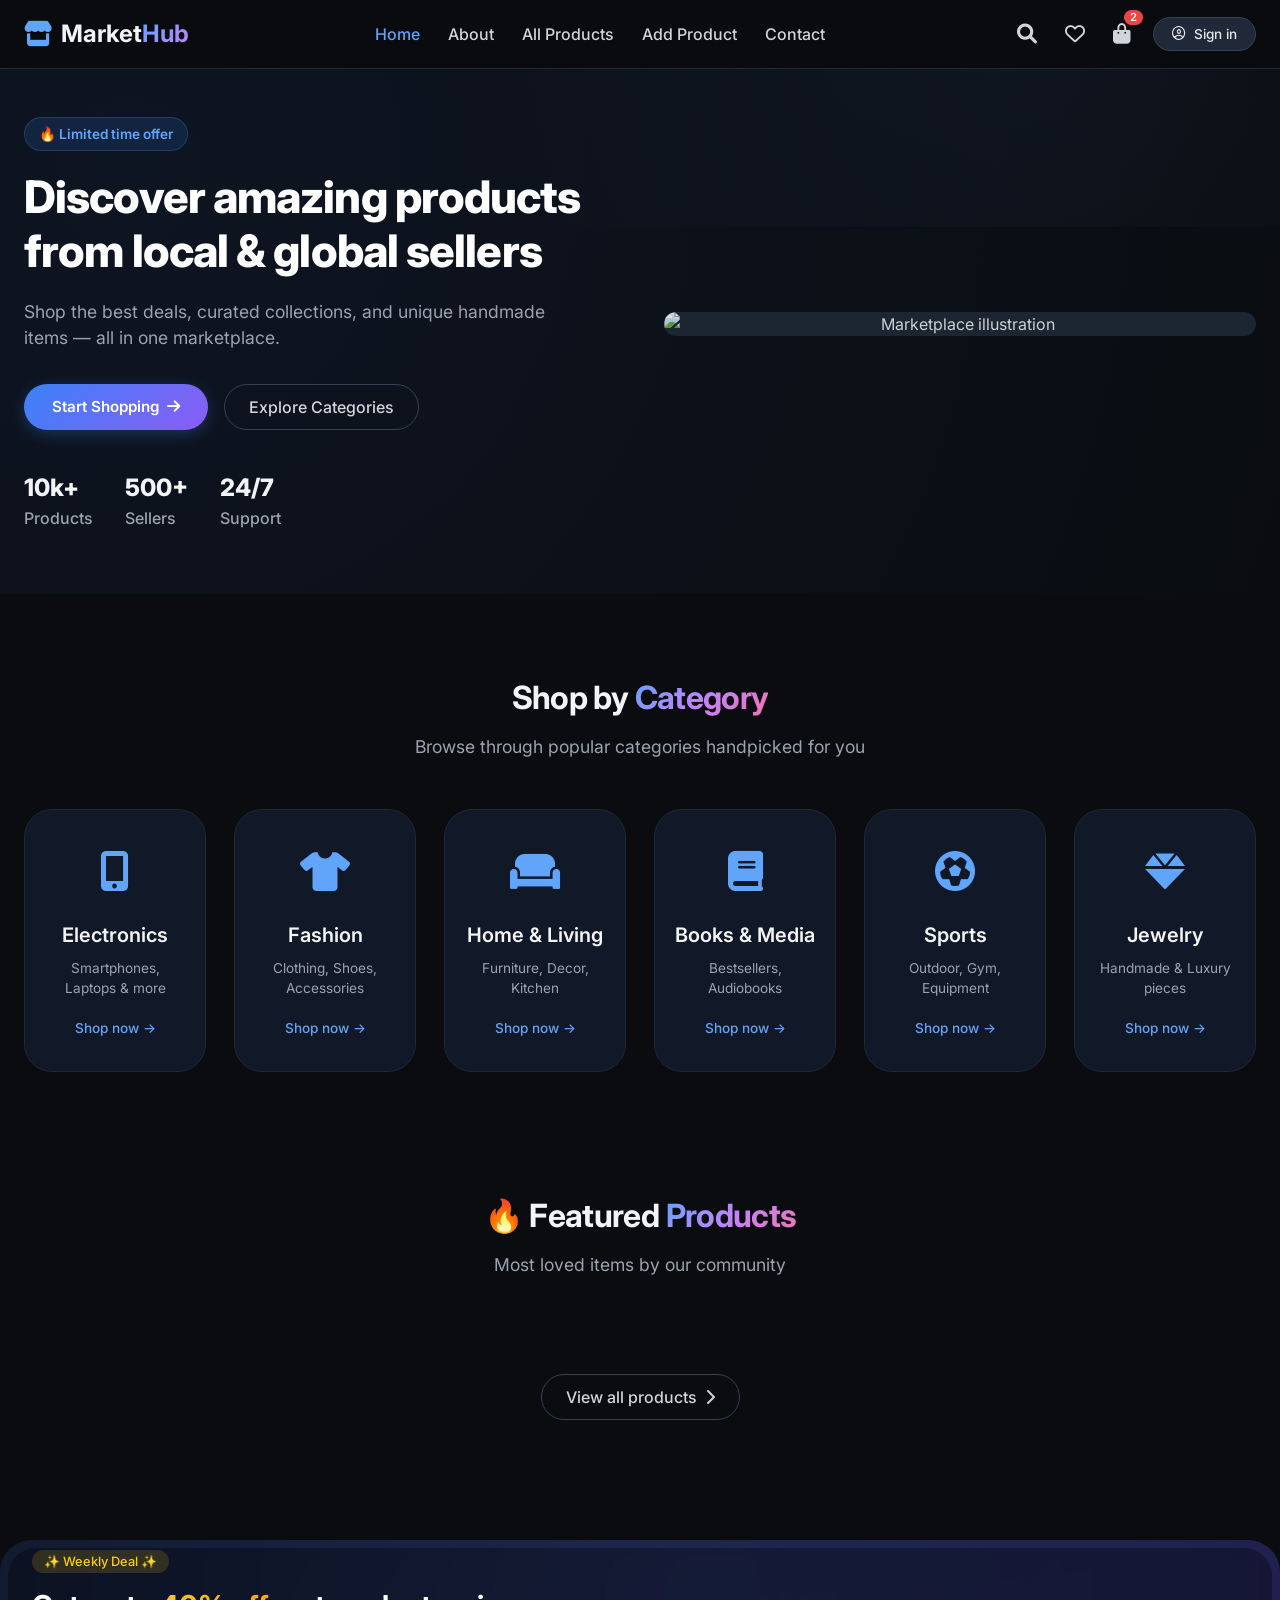
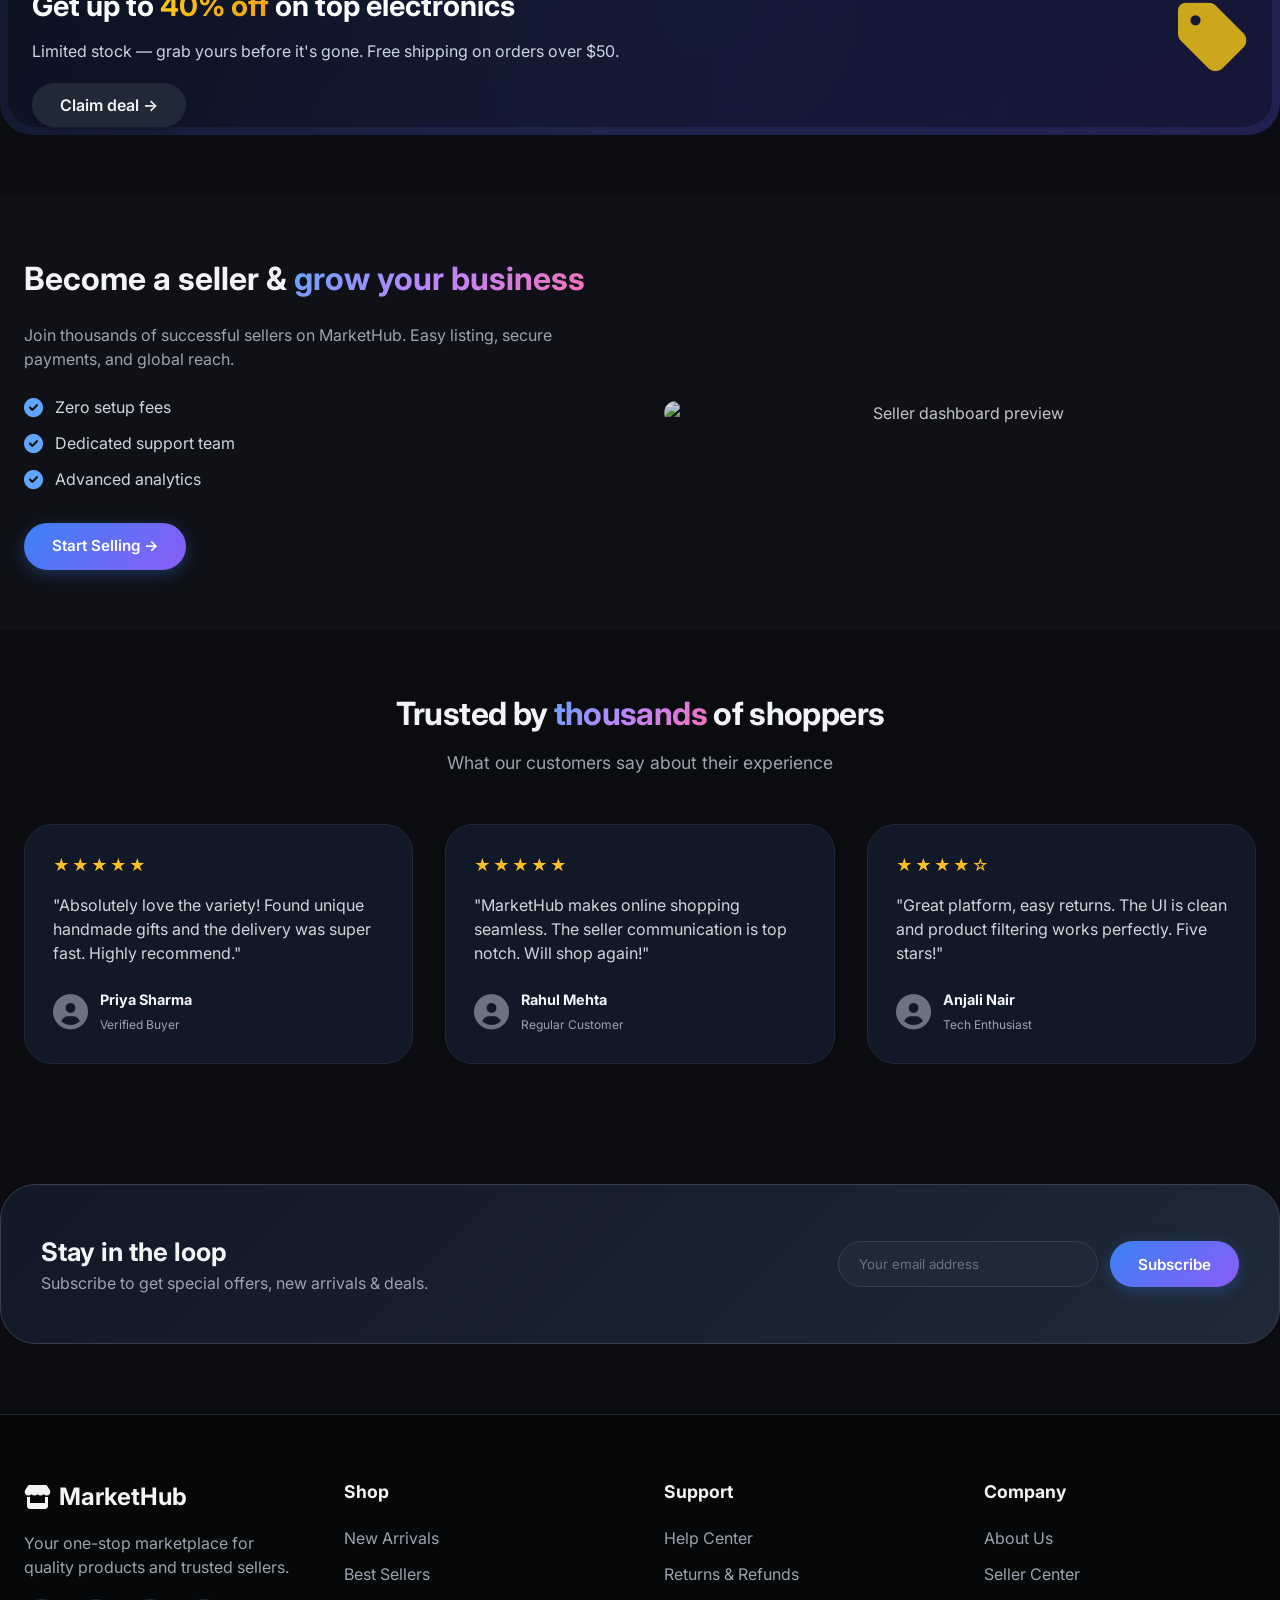
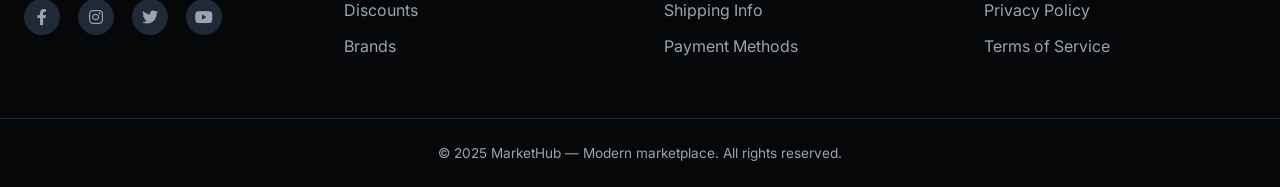
==== index.html @ 9a9d708c "continus" ====
<!DOCTYPE html>
<html lang="en">
<head>
  <meta charset="UTF-8">
  <meta name="viewport" content="width=device-width, initial-scale=1.0, viewport-fit=cover">
  <title>MarketHub | Modern Marketplace</title>
  <!-- Google Fonts + simple reset in CSS -->
  <link rel="preconnect" href="https://fonts.googleapis.com">
  <link rel="preconnect" href="https://fonts.gstatic.com" crossorigin>
  <link href="https://fonts.googleapis.com/css2?family=Inter:opsz,wght@14..32,300;14..32,400;14..32,500;14..32,600;14..32,700&display=swap" rel="stylesheet">
  <!-- Font Awesome 6 (free icons) -->
  <link rel="stylesheet" href="https://cdnjs.cloudflare.com/ajax/libs/font-awesome/6.0.0-beta3/css/all.min.css">
  <link rel="stylesheet" href="style.css">
</head>
<body>

  <!-- ========== HEADER / NAVIGATION ========== -->
  <header class="site-header">
    <div class="container header-container">
      <div class="logo-area">
        <a href="#" class="logo">
          <i class="fas fa-store"></i>
          <span>Market<span class="logo-highlight">Hub</span></span>
        </a>
      </div>
      <nav class="main-nav">
        <ul class="nav-links">
          <li><a href="#" class="active">Home</a></li>
          <li><a href="./about.html">About</a></li>
          <li><a href="#">All Products</a></li>
          <li><a href="#">Add Product</a></li>
          <li><a href="#">Contact</a></li>
        </ul>
      </nav>
      <div class="header-actions">
        <button class="icon-btn search-toggle" aria-label="Search">
          <i class="fas fa-search"></i>
        </button>
        <button class="icon-btn" aria-label="Wishlist">
          <i class="far fa-heart"></i>
        </button>
        <button class="icon-btn cart-btn" aria-label="Cart">
          <i class="fas fa-shopping-bag"></i>
          <span class="cart-count">2</span>
        </button>
        <button class="btn-outline-sm user-btn">
          <i class="far fa-user-circle"></i> Sign in
        </button>
        <button class="mobile-menu-toggle" id="mobileToggle" aria-label="Menu">
          <i class="fas fa-bars"></i>
        </button>
      </div>
    </div>
    <!-- mobile navigation (hidden by default) -->
    <div class="mobile-nav" id="mobileNav">
      <ul class="mobile-nav-links">
        <li><a href="#" class="active">Home</a></li>
        <li><a href="#">About</a></li>
        <li><a href="#">Categories</a></li>
        <li><a href="#">Deals</a></li>
        <li><a href="#">Contact</a></li>
        <li><a href="#"><i class="far fa-user-circle"></i> My Account</a></li>
      </ul>
    </div>
  </header>

  <main>
    <!-- ========== HERO SECTION ========== -->
    <section class="hero">
      <div class="container hero-grid">
        <div class="hero-content">
          <span class="hero-badge">🔥 Limited time offer</span>
          <h1>Discover amazing products <br> from local & global sellers</h1>
          <p>Shop the best deals, curated collections, and unique handmade items — all in one marketplace.</p>
          <div class="hero-buttons">
            <a href="#" class="btn-primary">Start Shopping <i class="fas fa-arrow-right"></i></a>
            <a href="#" class="btn-outline">Explore Categories</a>
          </div>
          <div class="hero-stats">
            <div><span>10k+</span> Products</div>
            <div><span>500+</span> Sellers</div>
            <div><span>24/7</span> Support</div>
          </div>
        </div>
        <div class="hero-image">
          <img src="https://placehold.co/600x500/eef2ff/3b82f6?text=Marketplace+Vibes" alt="Marketplace illustration">
        </div>
      </div>
    </section>

    <!-- ========== CATEGORIES SECTION ========== -->
    <section class="categories">
      <div class="container">
        <div class="section-header">
          <h2>Shop by <span class="gradient-text">Category</span></h2>
          <p>Browse through popular categories handpicked for you</p>
        </div>
        <div class="category-grid">
          <div class="category-card">
            <div class="category-icon"><i class="fas fa-mobile-alt"></i></div>
            <h3>Electronics</h3>
            <p>Smartphones, Laptops & more</p>
            <a href="#" class="category-link">Shop now →</a>
          </div>
          <div class="category-card">
            <div class="category-icon"><i class="fas fa-tshirt"></i></div>
            <h3>Fashion</h3>
            <p>Clothing, Shoes, Accessories</p>
            <a href="#" class="category-link">Shop now →</a>
          </div>
          <div class="category-card">
            <div class="category-icon"><i class="fas fa-couch"></i></div>
            <h3>Home & Living</h3>
            <p>Furniture, Decor, Kitchen</p>
            <a href="#" class="category-link">Shop now →</a>
          </div>
          <div class="category-card">
            <div class="category-icon"><i class="fas fa-book"></i></div>
            <h3>Books & Media</h3>
            <p>Bestsellers, Audiobooks</p>
            <a href="#" class="category-link">Shop now →</a>
          </div>
          <div class="category-card">
            <div class="category-icon"><i class="fas fa-futbol"></i></div>
            <h3>Sports</h3>
            <p>Outdoor, Gym, Equipment</p>
            <a href="#" class="category-link">Shop now →</a>
          </div>
          <div class="category-card">
            <div class="category-icon"><i class="fas fa-gem"></i></div>
            <h3>Jewelry</h3>
            <p>Handmade & Luxury pieces</p>
            <a href="#" class="category-link">Shop now →</a>
          </div>
        </div>
      </div>
    </section>

    <!-- ========== FEATURED PRODUCTS ========== -->
    <section class="featured">
      <div class="container">
        <div class="section-header">
          <h2>🔥 Featured <span class="gradient-text">Products</span></h2>
          <p>Most loved items by our community</p>
        </div>
        <div class="products-grid" id="productsGrid">
          <!-- products injected via JS for demo, but also static fallback -->
        </div>
        <div class="view-all-wrap">
          <a href="#" class="btn-outline">View all products <i class="fas fa-chevron-right"></i></a>
        </div>
      </div>
    </section>

    <!-- ========== PROMO BANNER ========== -->
    <section class="promo-banner">
      <div class="container promo-container">
        <div class="promo-text">
          <span class="promo-tag">✨ Weekly Deal ✨</span>
          <h3>Get up to <span class="highlight">40% off</span> on top electronics</h3>
          <p>Limited stock — grab yours before it's gone. Free shipping on orders over $50.</p>
          <a href="#" class="btn-light">Claim deal →</a>
        </div>
        <div class="promo-icon">
          <i class="fas fa-tag"></i>
        </div>
      </div>
    </section>

    <!-- ========== SELLER SPOTLIGHT / WHY US ========== -->
    <section class="seller-spotlight">
      <div class="container spotlight-grid">
        <div class="spotlight-content">
          <h2>Become a seller & <span class="gradient-text">grow your business</span></h2>
          <p>Join thousands of successful sellers on MarketHub. Easy listing, secure payments, and global reach.</p>
          <ul class="check-list">
            <li><i class="fas fa-check-circle"></i> Zero setup fees</li>
            <li><i class="fas fa-check-circle"></i> Dedicated support team</li>
            <li><i class="fas fa-check-circle"></i> Advanced analytics</li>
          </ul>
          <a href="#" class="btn-primary">Start Selling →</a>
        </div>
        <div class="spotlight-image">
          <img src="https://placehold.co/500x400/f3f4f6/1e293b?text=Seller+Dashboard" alt="Seller dashboard preview">
        </div>
      </div>
    </section>

    <!-- ========== TESTIMONIALS ========== -->
    <section class="testimonials">
      <div class="container">
        <div class="section-header">
          <h2>Trusted by <span class="gradient-text">thousands</span> of shoppers</h2>
          <p>What our customers say about their experience</p>
        </div>
        <div class="testimonial-grid">
          <div class="testimonial-card">
            <div class="stars">★★★★★</div>
            <p>"Absolutely love the variety! Found unique handmade gifts and the delivery was super fast. Highly recommend."</p>
            <div class="user-info">
              <div class="avatar"><i class="fas fa-user-circle"></i></div>
              <div><strong>Priya Sharma</strong><span>Verified Buyer</span></div>
            </div>
          </div>
          <div class="testimonial-card">
            <div class="stars">★★★★★</div>
            <p>"MarketHub makes online shopping seamless. The seller communication is top notch. Will shop again!"</p>
            <div class="user-info">
              <div class="avatar"><i class="fas fa-user-circle"></i></div>
              <div><strong>Rahul Mehta</strong><span>Regular Customer</span></div>
            </div>
          </div>
          <div class="testimonial-card">
            <div class="stars">★★★★☆</div>
            <p>"Great platform, easy returns. The UI is clean and product filtering works perfectly. Five stars!"</p>
            <div class="user-info">
              <div class="avatar"><i class="fas fa-user-circle"></i></div>
              <div><strong>Anjali Nair</strong><span>Tech Enthusiast</span></div>
            </div>
          </div>
        </div>
      </div>
    </section>

    <!-- ========== NEWSLETTER ========== -->
    <section class="newsletter">
      <div class="container newsletter-box">
        <div>
          <h3>Stay in the loop</h3>
          <p>Subscribe to get special offers, new arrivals & deals.</p>
        </div>
        <form class="newsletter-form" id="newsletterForm">
          <input type="email" placeholder="Your email address" required>
          <button type="submit" class="btn-primary">Subscribe</button>
        </form>
      </div>
    </section>
  </main>

  <!-- ========== FOOTER ========== -->
  <footer class="site-footer">
    <div class="container footer-grid">
      <div class="footer-col">
        <div class="footer-logo">
          <i class="fas fa-store"></i> MarketHub
        </div>
        <p>Your one-stop marketplace for quality products and trusted sellers.</p>
        <div class="social-icons">
          <a href="#"><i class="fab fa-facebook-f"></i></a>
          <a href="#"><i class="fab fa-instagram"></i></a>
          <a href="#"><i class="fab fa-twitter"></i></a>
          <a href="#"><i class="fab fa-youtube"></i></a>
        </div>
      </div>
      <div class="footer-col">
        <h4>Shop</h4>
        <ul>
          <li><a href="#">New Arrivals</a></li>
          <li><a href="#">Best Sellers</a></li>
          <li><a href="#">Discounts</a></li>
          <li><a href="#">Brands</a></li>
        </ul>
      </div>
      <div class="footer-col">
        <h4>Support</h4>
        <ul>
          <li><a href="#">Help Center</a></li>
          <li><a href="#">Returns & Refunds</a></li>
          <li><a href="#">Shipping Info</a></li>
          <li><a href="#">Payment Methods</a></li>
        </ul>
      </div>
      <div class="footer-col">
        <h4>Company</h4>
        <ul>
          <li><a href="#">About Us</a></li>
          <li><a href="#">Seller Center</a></li>
          <li><a href="#">Privacy Policy</a></li>
          <li><a href="#">Terms of Service</a></li>
        </ul>
      </div>
    </div>
    <div class="footer-bottom">
      <div class="container">
        <p>© 2025 MarketHub — Modern marketplace. All rights reserved.</p>
      </div>
    </div>
  </footer>

  <script src="script.js"></script>
</body>
</html>
---- style.css ----
/* ========== RESET & BASE - DARK THEME ========== */
* {
  margin: 0;
  padding: 0;
  box-sizing: border-box;
}

body {
  font-family: 'Inter', sans-serif;
  background-color: #0a0c10;
  color: #e5e7eb;
  line-height: 1.5;
  overflow-x: hidden;
}

.container {
  max-width: 1280px;
  margin: 0 auto;
  padding: 0 24px;
}

a {
  text-decoration: none;
  color: inherit;
  transition: all 0.2s ease;
}

ul {
  list-style: none;
}

img {
  max-width: 100%;
  height: auto;
  display: block;
}

button {
  cursor: pointer;
  font-family: inherit;
  background: none;
  border: none;
}

/* ========== TYPOGRAPHY & UTILITIES ========== */
.gradient-text {
  background: linear-gradient(135deg, #60a5fa, #c084fc, #f472b6);
  -webkit-background-clip: text;
  background-clip: text;
  color: transparent;
}

.section-header {
  text-align: center;
  margin-bottom: 48px;
}

.section-header h2 {
  font-size: 2rem;
  font-weight: 700;
  margin-bottom: 12px;
  letter-spacing: -0.02em;
  color: #f3f4f6;
}

.section-header p {
  color: #9ca3af;
  font-size: 1.1rem;
}

/* ========== BUTTONS ========== */
.btn-primary {
  display: inline-flex;
  align-items: center;
  gap: 8px;
  background: linear-gradient(135deg, #3b82f6, #8b5cf6);
  color: white;
  padding: 12px 28px;
  border-radius: 40px;
  font-weight: 600;
  font-size: 0.95rem;
  transition: all 0.3s;
  box-shadow: 0 4px 15px rgba(59, 130, 246, 0.3);
}

.btn-primary:hover {
  transform: translateY(-2px);
  box-shadow: 0 8px 25px rgba(59, 130, 246, 0.4);
  background: linear-gradient(135deg, #2563eb, #7c3aed);
}

.btn-outline {
  display: inline-flex;
  align-items: center;
  gap: 8px;
  border: 1.5px solid #374151;
  background: transparent;
  padding: 10px 24px;
  border-radius: 40px;
  font-weight: 500;
  transition: all 0.2s;
  color: #d1d5db;
}

.btn-outline:hover {
  border-color: #60a5fa;
  background: rgba(59, 130, 246, 0.1);
  color: #60a5fa;
}

.btn-outline-sm {
  border: 1px solid #374151;
  background: #1f2937;
  padding: 8px 18px;
  border-radius: 40px;
  font-weight: 500;
  font-size: 0.85rem;
  display: inline-flex;
  align-items: center;
  gap: 8px;
  transition: all 0.2s;
  color: #e5e7eb;
}

.btn-outline-sm:hover {
  border-color: #60a5fa;
  color: #60a5fa;
  background: #2d3748;
}

.btn-light {
  display: inline-block;
  background: #1f2937;
  color: #f3f4f6;
  padding: 10px 28px;
  border-radius: 40px;
  font-weight: 600;
  transition: all 0.2s;
  box-shadow: 0 2px 8px rgba(0,0,0,0.2);
}

.btn-light:hover {
  background: #2d3748;
  transform: translateX(4px);
}

/* ========== HEADER ========== */
.site-header {
  background: rgba(10, 12, 16, 0.95);
  backdrop-filter: blur(10px);
  border-bottom: 1px solid #1f2937;
  position: sticky;
  top: 0;
  z-index: 100;
}

.header-container {
  display: flex;
  justify-content: space-between;
  align-items: center;
  padding: 16px 24px;
  gap: 24px;
  flex-wrap: wrap;
}

.logo {
  display: flex;
  align-items: center;
  gap: 8px;
  font-size: 1.5rem;
  font-weight: 700;
  color: #f3f4f6;
}

.logo i {
  color: #60a5fa;
  font-size: 1.6rem;
}

.logo-highlight {
  background: linear-gradient(135deg, #60a5fa, #c084fc);
  -webkit-background-clip: text;
  background-clip: text;
  color: transparent;
}

.nav-links {
  display: flex;
  gap: 28px;
}

.nav-links a {
  font-weight: 500;
  color: #d1d5db;
}

.nav-links a:hover, .nav-links a.active {
  color: #60a5fa;
}

.header-actions {
  display: flex;
  align-items: center;
  gap: 16px;
}

.icon-btn {
  font-size: 1.25rem;
  color: #d1d5db;
  position: relative;
  padding: 6px;
  border-radius: 50%;
  transition: all 0.2s;
}

.icon-btn:hover {
  background: #1f2937;
  color: #60a5fa;
}

.cart-count {
  position: absolute;
  top: -6px;
  right: -6px;
  background: #ef4444;
  color: white;
  font-size: 0.7rem;
  font-weight: 600;
  padding: 2px 6px;
  border-radius: 20px;
  line-height: 1;
}

.mobile-menu-toggle {
  display: none;
  font-size: 1.6rem;
  color: #d1d5db;
}

.mobile-nav {
  display: none;
  background: #0a0c10;
  border-top: 1px solid #1f2937;
  padding: 16px 24px;
}

.mobile-nav-links {
  display: flex;
  flex-direction: column;
  gap: 16px;
}

.mobile-nav-links a {
  font-weight: 500;
  padding: 6px 0;
  display: block;
  color: #d1d5db;
}

.mobile-nav-links a.active {
  color: #60a5fa;
}

/* ========== HERO ========== */
.hero {
  padding: 48px 0 64px;
  background: radial-gradient(circle at 10% 20%, rgba(59, 130, 246, 0.08), rgba(10, 12, 16, 0));
  position: relative;
  overflow: hidden;
}

.hero::before {
  content: '';
  position: absolute;
  top: -50%;
  right: -20%;
  width: 80%;
  height: 80%;
  background: radial-gradient(circle, rgba(96, 165, 250, 0.05), transparent);
  pointer-events: none;
}

.hero-grid {
  display: flex;
  align-items: center;
  gap: 48px;
  flex-wrap: wrap;
}

.hero-content {
  flex: 1;
  min-width: 280px;
}

.hero-badge {
  background: rgba(59, 130, 246, 0.15);
  color: #60a5fa;
  padding: 6px 14px;
  border-radius: 40px;
  font-size: 0.85rem;
  font-weight: 600;
  display: inline-block;
  margin-bottom: 20px;
  border: 1px solid rgba(96, 165, 250, 0.2);
}

.hero-content h1 {
  font-size: 2.8rem;
  font-weight: 800;
  line-height: 1.2;
  margin-bottom: 20px;
  letter-spacing: -0.02em;
  color: #ffffff;
}

.hero-content p {
  font-size: 1.1rem;
  color: #9ca3af;
  margin-bottom: 32px;
  max-width: 90%;
}

.hero-buttons {
  display: flex;
  gap: 16px;
  flex-wrap: wrap;
  margin-bottom: 40px;
}

.hero-stats {
  display: flex;
  gap: 32px;
  flex-wrap: wrap;
}

.hero-stats div {
  font-weight: 500;
  color: #9ca3af;
}

.hero-stats span {
  font-weight: 800;
  font-size: 1.5rem;
  display: block;
  color: #f3f4f6;
}

.hero-image {
  flex: 1;
  text-align: center;
}

.hero-image img {
  border-radius: 32px;
  box-shadow: 0 20px 35px -12px rgba(0,0,0,0.5);
  background: #1f2937;
  filter: brightness(0.9);
}

/* ========== CATEGORIES ========== */
.categories {
  padding: 80px 0;
  background: #0a0c10;
}

.category-grid {
  display: grid;
  grid-template-columns: repeat(auto-fit, minmax(180px, 1fr));
  gap: 28px;
}

.category-card {
  background: #111827;
  padding: 32px 20px;
  text-align: center;
  border-radius: 28px;
  transition: all 0.25s ease;
  border: 1px solid #1f2937;
}

.category-card:hover {
  transform: translateY(-6px);
  background: #1f2937;
  border-color: #3b82f6;
  box-shadow: 0 12px 24px -10px rgba(59, 130, 246, 0.2);
}

.category-icon {
  font-size: 2.5rem;
  color: #60a5fa;
  margin-bottom: 18px;
}

.category-card h3 {
  font-size: 1.25rem;
  font-weight: 600;
  margin-bottom: 8px;
  color: #f3f4f6;
}

.category-card p {
  color: #9ca3af;
  font-size: 0.85rem;
  margin-bottom: 16px;
}

.category-link {
  font-weight: 500;
  font-size: 0.85rem;
  color: #60a5fa;
}

/* ========== FEATURED PRODUCTS ========== */
.featured {
  padding: 40px 0 80px;
  background: #0a0c10;
}

.products-grid {
  display: grid;
  grid-template-columns: repeat(auto-fill, minmax(260px, 1fr));
  gap: 30px;
  margin-bottom: 48px;
}

.product-card {
  background: #111827;
  border-radius: 24px;
  overflow: hidden;
  transition: all 0.25s;
  border: 1px solid #1f2937;
  box-shadow: 0 4px 12px rgba(0,0,0,0.3);
}

.product-card:hover {
  transform: translateY(-6px);
  box-shadow: 0 20px 30px -12px rgba(0,0,0,0.5);
  border-color: #3b82f6;
}

.product-img {
  background: #1f2937;
  height: 220px;
  display: flex;
  align-items: center;
  justify-content: center;
  font-size: 3rem;
  color: #6b7280;
}

.product-info {
  padding: 20px 18px 24px;
}

.product-title {
  font-weight: 600;
  font-size: 1rem;
  margin-bottom: 8px;
  white-space: nowrap;
  overflow: hidden;
  text-overflow: ellipsis;
  color: #f3f4f6;
}

.product-price {
  font-weight: 700;
  font-size: 1.25rem;
  color: #60a5fa;
  margin: 8px 0;
}

.product-rating {
  color: #fbbf24;
  font-size: 0.85rem;
  margin-bottom: 12px;
}

.add-to-cart {
  width: 100%;
  background: #1f2937;
  color: #e5e7eb;
  padding: 10px;
  border-radius: 40px;
  font-weight: 500;
  transition: 0.2s;
  border: 1px solid #374151;
}

.add-to-cart:hover {
  background: #3b82f6;
  color: white;
  border-color: #3b82f6;
}

.view-all-wrap {
  text-align: center;
}

/* ========== PROMO BANNER ========== */
.promo-banner {
  background: linear-gradient(135deg, #0f172a 0%, #1e1b4b 100%);
  margin: 40px 0 60px;
  border-radius: 32px;
  padding: 8px;
  position: relative;
  overflow: hidden;
}

.promo-banner::before {
  content: '';
  position: absolute;
  top: -50%;
  left: -20%;
  width: 150%;
  height: 150%;
  background: radial-gradient(circle, rgba(96, 165, 250, 0.1), transparent);
  pointer-events: none;
}

.promo-container {
  background: rgba(0,0,0,0.3);
  backdrop-filter: blur(4px);
  border-radius: 28px;
  padding: 48px 40px;
  display: flex;
  justify-content: space-between;
  align-items: center;
  flex-wrap: wrap;
  gap: 24px;
}

.promo-text h3 {
  color: white;
  font-size: 1.8rem;
  margin: 12px 0;
}

.promo-text .highlight {
  background: linear-gradient(135deg, #facc15, #f59e0b);
  -webkit-background-clip: text;
  background-clip: text;
  color: transparent;
}

.promo-text p {
  color: #cbd5e1;
  margin-bottom: 20px;
}

.promo-tag {
  background: rgba(250, 204, 21, 0.15);
  color: #facc15;
  padding: 4px 12px;
  border-radius: 40px;
  font-size: 0.8rem;
  font-weight: 500;
}

.promo-icon i {
  font-size: 5rem;
  color: #facc15;
  opacity: 0.8;
}

/* ========== SELLER SPOTLIGHT ========== */
.seller-spotlight {
  padding: 60px 0;
  background: #0f1117;
}

.spotlight-grid {
  display: flex;
  align-items: center;
  gap: 48px;
  flex-wrap: wrap;
}

.spotlight-content {
  flex: 1;
}

.spotlight-content h2 {
  font-size: 2rem;
  font-weight: 700;
  margin-bottom: 20px;
  color: #f3f4f6;
}

.spotlight-content p {
  color: #9ca3af;
  margin-bottom: 24px;
}

.check-list {
  margin-bottom: 32px;
}

.check-list li {
  margin-bottom: 12px;
  display: flex;
  align-items: center;
  gap: 12px;
  color: #d1d5db;
}

.check-list i {
  color: #60a5fa;
  font-size: 1.2rem;
}

.spotlight-image {
  flex: 1;
  text-align: center;
}

.spotlight-image img {
  border-radius: 28px;
  box-shadow: 0 20px 30px -12px rgba(0,0,0,0.5);
  filter: brightness(0.85);
}

/* ========== TESTIMONIALS ========== */
.testimonials {
  padding: 60px 0 80px;
  background: #0a0c10;
}

.testimonial-grid {
  display: grid;
  grid-template-columns: repeat(auto-fit, minmax(300px, 1fr));
  gap: 32px;
}

.testimonial-card {
  background: #111827;
  padding: 28px;
  border-radius: 28px;
  transition: all 0.2s;
  border: 1px solid #1f2937;
}

.testimonial-card:hover {
  background: #1f2937;
  box-shadow: 0 12px 28px -8px rgba(0,0,0,0.4);
  border-color: #3b82f6;
}

.stars {
  color: #fbbf24;
  margin-bottom: 16px;
  letter-spacing: 2px;
}

.testimonial-card p {
  font-style: normal;
  color: #d1d5db;
  margin-bottom: 24px;
  line-height: 1.5;
}

.user-info {
  display: flex;
  align-items: center;
  gap: 12px;
}

.avatar i {
  font-size: 2.2rem;
  color: #6b7280;
}

.user-info strong {
  display: block;
  font-size: 0.9rem;
  color: #f3f4f6;
}

.user-info span {
  font-size: 0.75rem;
  color: #9ca3af;
}

/* ========== NEWSLETTER ========== */
.newsletter {
  padding: 40px 0 70px;
}

.newsletter-box {
  background: linear-gradient(135deg, #111827, #1f2937);
  border-radius: 36px;
  padding: 48px 40px;
  display: flex;
  justify-content: space-between;
  align-items: center;
  flex-wrap: wrap;
  gap: 28px;
  border: 1px solid #374151;
}

.newsletter-box h3 {
  font-size: 1.6rem;
  font-weight: 700;
  color: #f3f4f6;
}

.newsletter-box p {
  color: #9ca3af;
}

.newsletter-form {
  display: flex;
  gap: 12px;
  flex-wrap: wrap;
}

.newsletter-form input {
  padding: 14px 20px;
  border-radius: 60px;
  border: 1px solid #374151;
  font-family: inherit;
  background: #1f2937;
  color: #f3f4f6;
  width: 260px;
}

.newsletter-form input:focus {
  outline: none;
  border-color: #60a5fa;
}

.newsletter-form input::placeholder {
  color: #6b7280;
}

/* ========== FOOTER ========== */
.site-footer {
  background: #050708;
  color: #9ca3af;
  padding-top: 64px;
  border-top: 1px solid #1f2937;
}

.footer-grid {
  display: grid;
  grid-template-columns: repeat(auto-fit, minmax(180px, 1fr));
  gap: 48px;
  margin-bottom: 48px;
}

.footer-col h4 {
  color: #f3f4f6;
  margin-bottom: 20px;
  font-size: 1.1rem;
}

.footer-col ul li {
  margin-bottom: 12px;
}

.footer-col ul li a:hover {
  color: #60a5fa;
}

.footer-logo {
  font-size: 1.5rem;
  font-weight: 700;
  margin-bottom: 16px;
  color: #f3f4f6;
  display: flex;
  align-items: center;
  gap: 8px;
}

.social-icons {
  display: flex;
  gap: 18px;
  margin-top: 20px;
}

.social-icons a {
  background: #1f2937;
  width: 36px;
  height: 36px;
  display: inline-flex;
  align-items: center;
  justify-content: center;
  border-radius: 50%;
  transition: 0.2s;
  color: #9ca3af;
}

.social-icons a:hover {
  background: #3b82f6;
  color: white;
  transform: translateY(-3px);
}

.footer-bottom {
  border-top: 1px solid #1f2937;
  padding: 24px 0;
  text-align: center;
  font-size: 0.85rem;
}

/* ========== RESPONSIVE ========== */
@media (max-width: 900px) {
  .nav-links, .user-btn {
    display: none;
  }
  .mobile-menu-toggle {
    display: block;
  }
  .header-actions {
    gap: 12px;
  }
  .hero-content h1 {
    font-size: 2rem;
  }
  .hero-content p {
    max-width: 100%;
  }
  .hero-grid {
    flex-direction: column;
  }
  .spotlight-grid {
    flex-direction: column;
  }
  .newsletter-box {
    flex-direction: column;
    text-align: center;
  }
  .newsletter-form {
    justify-content: center;
  }
}

@media (max-width: 640px) {
  .container {
    padding: 0 20px;
  }
  .category-grid {
    grid-template-columns: repeat(2, 1fr);
  }
  .products-grid {
    grid-template-columns: 1fr;
  }
  .promo-container {
    text-align: center;
    flex-direction: column;
  }
  .hero-stats {
    justify-content: space-between;
  }
}

/* about page styles */

/* ========== RESET & BASE - DARK THEME ========== */
* {
  margin: 0;
  padding: 0;
  box-sizing: border-box;
}

body {
  font-family: 'Inter', sans-serif;
  background-color: #0a0c10;
  color: #e5e7eb;
  line-height: 1.5;
  overflow-x: hidden;
}

.container {
  max-width: 1280px;
  margin: 0 auto;
  padding: 0 24px;
}

a {
  text-decoration: none;
  color: inherit;
  transition: all 0.2s ease;
}

ul {
  list-style: none;
}

img {
  max-width: 100%;
  height: auto;
  display: block;
}

button {
  cursor: pointer;
  font-family: inherit;
  background: none;
  border: none;
}

/* ========== TYPOGRAPHY & UTILITIES ========== */
.gradient-text {
  background: linear-gradient(135deg, #60a5fa, #c084fc, #f472b6);
  -webkit-background-clip: text;
  background-clip: text;
  color: transparent;
}

.section-header {
  text-align: center;
  margin-bottom: 48px;
}

.section-header h2 {
  font-size: 2rem;
  font-weight: 700;
  margin-bottom: 12px;
  letter-spacing: -0.02em;
  color: #f3f4f6;
}

.section-header p {
  color: #9ca3af;
  font-size: 1.1rem;
}

.section-tag {
  display: inline-block;
  background: rgba(96, 165, 250, 0.15);
  color: #60a5fa;
  padding: 6px 14px;
  border-radius: 40px;
  font-size: 0.85rem;
  font-weight: 600;
  margin-bottom: 20px;
  border: 1px solid rgba(96, 165, 250, 0.2);
}

/* ========== BUTTONS ========== */
.btn-primary {
  display: inline-flex;
  align-items: center;
  gap: 8px;
  background: linear-gradient(135deg, #3b82f6, #8b5cf6);
  color: white;
  padding: 12px 28px;
  border-radius: 40px;
  font-weight: 600;
  font-size: 0.95rem;
  transition: all 0.3s;
  box-shadow: 0 4px 15px rgba(59, 130, 246, 0.3);
}

.btn-primary:hover {
  transform: translateY(-2px);
  box-shadow: 0 8px 25px rgba(59, 130, 246, 0.4);
  background: linear-gradient(135deg, #2563eb, #7c3aed);
}

.btn-outline {
  display: inline-flex;
  align-items: center;
  gap: 8px;
  border: 1.5px solid #374151;
  background: transparent;
  padding: 10px 24px;
  border-radius: 40px;
  font-weight: 500;
  transition: all 0.2s;
  color: #d1d5db;
}

.btn-outline:hover {
  border-color: #60a5fa;
  background: rgba(59, 130, 246, 0.1);
  color: #60a5fa;
}

.btn-outline-sm {
  border: 1px solid #374151;
  background: #1f2937;
  padding: 8px 18px;
  border-radius: 40px;
  font-weight: 500;
  font-size: 0.85rem;
  display: inline-flex;
  align-items: center;
  gap: 8px;
  transition: all 0.2s;
  color: #e5e7eb;
}

.btn-outline-sm:hover {
  border-color: #60a5fa;
  color: #60a5fa;
  background: #2d3748;
}

/* ========== HEADER ========== */
.site-header {
  background: rgba(10, 12, 16, 0.95);
  backdrop-filter: blur(10px);
  border-bottom: 1px solid #1f2937;
  position: sticky;
  top: 0;
  z-index: 100;
}

.header-container {
  display: flex;
  justify-content: space-between;
  align-items: center;
  padding: 16px 24px;
  gap: 24px;
  flex-wrap: wrap;
}

.logo {
  display: flex;
  align-items: center;
  gap: 8px;
  font-size: 1.5rem;
  font-weight: 700;
  color: #f3f4f6;
}

.logo i {
  color: #60a5fa;
  font-size: 1.6rem;
}

.logo-highlight {
  background: linear-gradient(135deg, #60a5fa, #c084fc);
  -webkit-background-clip: text;
  background-clip: text;
  color: transparent;
}

.nav-links {
  display: flex;
  gap: 28px;
}

.nav-links a {
  font-weight: 500;
  color: #d1d5db;
}

.nav-links a:hover, .nav-links a.active {
  color: #60a5fa;
}

.header-actions {
  display: flex;
  align-items: center;
  gap: 16px;
}

.icon-btn {
  font-size: 1.25rem;
  color: #d1d5db;
  position: relative;
  padding: 6px;
  border-radius: 50%;
  transition: all 0.2s;
}

.icon-btn:hover {
  background: #1f2937;
  color: #60a5fa;
}

.cart-count {
  position: absolute;
  top: -6px;
  right: -6px;
  background: #ef4444;
  color: white;
  font-size: 0.7rem;
  font-weight: 600;
  padding: 2px 6px;
  border-radius: 20px;
  line-height: 1;
}

.mobile-menu-toggle {
  display: none;
  font-size: 1.6rem;
  color: #d1d5db;
}

.mobile-nav {
  display: none;
  background: #0a0c10;
  border-top: 1px solid #1f2937;
  padding: 16px 24px;
}

.mobile-nav-links {
  display: flex;
  flex-direction: column;
  gap: 16px;
}

.mobile-nav-links a {
  font-weight: 500;
  padding: 6px 0;
  display: block;
  color: #d1d5db;
}

.mobile-nav-links a.active {
  color: #60a5fa;
}

/* ========== PAGE HERO ========== */
.page-hero {
  padding: 80px 0 60px;
  background: radial-gradient(circle at 30% 20%, rgba(96, 165, 250, 0.08), transparent);
  text-align: center;
  border-bottom: 1px solid #1f2937;
}

.page-hero-content h1 {
  font-size: 3.5rem;
  font-weight: 800;
  margin-bottom: 20px;
  letter-spacing: -0.02em;
}

.page-hero-content p {
  font-size: 1.2rem;
  color: #9ca3af;
  max-width: 700px;
  margin: 0 auto;
  line-height: 1.6;
}

/* ========== OUR STORY ========== */
.our-story {
  padding: 80px 0;
  background: #0a0c10;
}

.story-grid {
  display: flex;
  align-items: center;
  gap: 60px;
  flex-wrap: wrap;
}

.story-content {
  flex: 1;
}

.story-content h2 {
  font-size: 2.2rem;
  font-weight: 700;
  margin-bottom: 24px;
  line-height: 1.3;
  color: #f3f4f6;
}

.story-content p {
  color: #9ca3af;
  margin-bottom: 20px;
  line-height: 1.6;
}

.story-stats {
  display: flex;
  gap: 40px;
  margin-top: 40px;
  flex-wrap: wrap;
}

.stat-item {
  text-align: left;
}

.stat-number {
  display: block;
  font-size: 2rem;
  font-weight: 800;
  color: #60a5fa;
  margin-bottom: 8px;
}

.stat-label {
  font-size: 0.9rem;
  color: #9ca3af;
}

.story-image {
  flex: 1;
  text-align: center;
}

.story-image img {
  border-radius: 28px;
  box-shadow: 0 20px 35px -12px rgba(0,0,0,0.5);
  filter: brightness(0.85);
}

/* ========== MISSION & VISION ========== */
.mission-vision {
  padding: 60px 0;
  background: linear-gradient(135deg, #0f1117, #111827);
  display: flex;
  justify-content: center;
  gap: 40px;
  flex-wrap: wrap;
}

.mission-card, .vision-card {
  background: #111827;
  padding: 48px 40px;
  border-radius: 32px;
  text-align: center;
  flex: 1;
  min-width: 280px;
  border: 1px solid #1f2937;
  transition: all 0.3s;
}

.mission-card:hover, .vision-card:hover {
  transform: translateY(-5px);
  border-color: #3b82f6;
  box-shadow: 0 12px 28px -8px rgba(59, 130, 246, 0.2);
}

.mission-icon, .vision-icon {
  font-size: 3rem;
  margin-bottom: 24px;
}

.mission-icon i {
  color: #60a5fa;
}

.vision-icon i {
  color: #c084fc;
}

.mission-card h3, .vision-card h3 {
  font-size: 1.5rem;
  margin-bottom: 16px;
  color: #f3f4f6;
}

.mission-card p, .vision-card p {
  color: #9ca3af;
  line-height: 1.6;
}

/* ========== VALUES SECTION ========== */
.values {
  padding: 80px 0;
  background: #0a0c10;
}

.values-grid {
  display: grid;
  grid-template-columns: repeat(auto-fit, minmax(260px, 1fr));
  gap: 32px;
}

.value-card {
  background: #111827;
  padding: 40px 28px;
  border-radius: 28px;
  text-align: center;
  transition: all 0.3s;
  border: 1px solid #1f2937;
}

.value-card:hover {
  transform: translateY(-6px);
  border-color: #60a5fa;
  box-shadow: 0 12px 24px -10px rgba(96, 165, 250, 0.2);
}

.value-icon {
  font-size: 2.5rem;
  margin-bottom: 20px;
}

.value-icon i {
  color: #60a5fa;
}

.value-card h3 {
  font-size: 1.3rem;
  margin-bottom: 12px;
  color: #f3f4f6;
}

.value-card p {
  color: #9ca3af;
  line-height: 1.5;
}

/* ========== TEAM SECTION ========== */
.team {
  padding: 80px 0;
  background: #0f1117;
}

.team-grid {
  display: grid;
  grid-template-columns: repeat(auto-fit, minmax(260px, 1fr));
  gap: 32px;
}

.team-card {
  background: #111827;
  padding: 32px 24px;
  border-radius: 28px;
  text-align: center;
  transition: all 0.3s;
  border: 1px solid #1f2937;
}

.team-card:hover {
  transform: translateY(-6px);
  border-color: #60a5fa;
  box-shadow: 0 12px 24px -10px rgba(96, 165, 250, 0.2);
}

.team-avatar {
  font-size: 4rem;
  margin-bottom: 20px;
  color: #60a5fa;
}

.team-card h3 {
  font-size: 1.3rem;
  margin-bottom: 8px;
  color: #f3f4f6;
}

.team-role {
  display: inline-block;
  background: rgba(96, 165, 250, 0.15);
  color: #60a5fa;
  padding: 4px 12px;
  border-radius: 20px;
  font-size: 0.75rem;
  font-weight: 600;
  margin-bottom: 16px;
}

.team-card p {
  color: #9ca3af;
  font-size: 0.9rem;
  margin-bottom: 20px;
  line-height: 1.5;
}

.team-social {
  display: flex;
  justify-content: center;
  gap: 16px;
}

.team-social a {
  width: 36px;
  height: 36px;
  display: inline-flex;
  align-items: center;
  justify-content: center;
  background: #1f2937;
  border-radius: 50%;
  color: #9ca3af;
  transition: all 0.2s;
}

.team-social a:hover {
  background: #3b82f6;
  color: white;
  transform: translateY(-3px);
}

/* ========== ACHIEVEMENTS SECTION ========== */
.achievements {
  padding: 60px 0;
  background: linear-gradient(135deg, #0a0c10, #111827);
}

.achievements-grid {
  display: grid;
  grid-template-columns: repeat(auto-fit, minmax(220px, 1fr));
  gap: 32px;
}

.achievement-card {
  text-align: center;
  padding: 32px 20px;
  background: #111827;
  border-radius: 24px;
  border: 1px solid #1f2937;
  transition: all 0.3s;
}

.achievement-card:hover {
  transform: translateY(-4px);
  border-color: #60a5fa;
}

.achievement-card i {
  font-size: 2.5rem;
  color: #60a5fa;
  margin-bottom: 16px;
}

.achievement-card h3 {
  font-size: 1.2rem;
  margin-bottom: 8px;
  color: #f3f4f6;
}

.achievement-card p {
  color: #9ca3af;
  font-size: 0.9rem;
}

/* ========== JOIN US SECTION ========== */
.join-us {
  padding: 80px 0;
  background: #0a0c10;
}

.join-container {
  background: linear-gradient(135deg, #111827, #1f2937);
  border-radius: 40px;
  padding: 64px 48px;
  text-align: center;
  border: 1px solid #374151;
}

.join-content h2 {
  font-size: 2.2rem;
  margin-bottom: 20px;
  color: #f3f4f6;
}

.join-content p {
  color: #9ca3af;
  margin-bottom: 32px;
  max-width: 600px;
  margin-left: auto;
  margin-right: auto;
}

.join-buttons {
  display: flex;
  gap: 20px;
  justify-content: center;
  flex-wrap: wrap;
}

/* ========== NEWSLETTER ========== */
.newsletter {
  padding: 40px 0 70px;
  background: #0a0c10;
}

.newsletter-box {
  background: linear-gradient(135deg, #111827, #1f2937);
  border-radius: 36px;
  padding: 48px 40px;
  display: flex;
  justify-content: space-between;
  align-items: center;
  flex-wrap: wrap;
  gap: 28px;
  border: 1px solid #374151;
}

.newsletter-box h3 {
  font-size: 1.6rem;
  font-weight: 700;
  color: #f3f4f6;
}

.newsletter-box p {
  color: #9ca3af;
}

.newsletter-form {
  display: flex;
  gap: 12px;
  flex-wrap: wrap;
}

.newsletter-form input {
  padding: 14px 20px;
  border-radius: 60px;
  border: 1px solid #374151;
  font-family: inherit;
  background: #1f2937;
  color: #f3f4f6;
  width: 260px;
}

.newsletter-form input:focus {
  outline: none;
  border-color: #60a5fa;
}

.newsletter-form input::placeholder {
  color: #6b7280;
}

/* ========== FOOTER ========== */
.site-footer {
  background: #050708;
  color: #9ca3af;
  padding-top: 64px;
  border-top: 1px solid #1f2937;
}

.footer-grid {
  display: grid;
  grid-template-columns: repeat(auto-fit, minmax(180px, 1fr));
  gap: 48px;
  margin-bottom: 48px;
}

.footer-col h4 {
  color: #f3f4f6;
  margin-bottom: 20px;
  font-size: 1.1rem;
}

.footer-col ul li {
  margin-bottom: 12px;
}

.footer-col ul li a:hover {
  color: #60a5fa;
}

.footer-logo {
  font-size: 1.5rem;
  font-weight: 700;
  margin-bottom: 16px;
  color: #f3f4f6;
  display: flex;
  align-items: center;
  gap: 8px;
}

.social-icons {
  display: flex;
  gap: 18px;
  margin-top: 20px;
}

.social-icons a {
  background: #1f2937;
  width: 36px;
  height: 36px;
  display: inline-flex;
  align-items: center;
  justify-content: center;
  border-radius: 50%;
  transition: 0.2s;
  color: #9ca3af;
}

.social-icons a:hover {
  background: #3b82f6;
  color: white;
  transform: translateY(-3px);
}

.footer-bottom {
  border-top: 1px solid #1f2937;
  padding: 24px 0;
  text-align: center;
  font-size: 0.85rem;
}

/* ========== RESPONSIVE ========== */
@media (max-width: 900px) {
  .nav-links, .user-btn {
    display: none;
  }
  .mobile-menu-toggle {
    display: block;
  }
  .header-actions {
    gap: 12px;
  }
  .page-hero-content h1 {
    font-size: 2.5rem;
  }
  .story-grid {
    flex-direction: column;
  }
  .mission-vision {
    flex-direction: column;
  }
  .newsletter-box {
    flex-direction: column;
    text-align: center;
  }
  .newsletter-form {
    justify-content: center;
  }
  .join-container {
    padding: 48px 24px;
  }
  .join-content h2 {
    font-size: 1.8rem;
  }
}

@media (max-width: 640px) {
  .container {
    padding: 0 20px;
  }
  .values-grid {
    grid-template-columns: 1fr;
  }
  .team-grid {
    grid-template-columns: 1fr;
  }
  .achievements-grid {
    grid-template-columns: repeat(2, 1fr);
  }
  .story-stats {
    justify-content: space-between;
  }
}
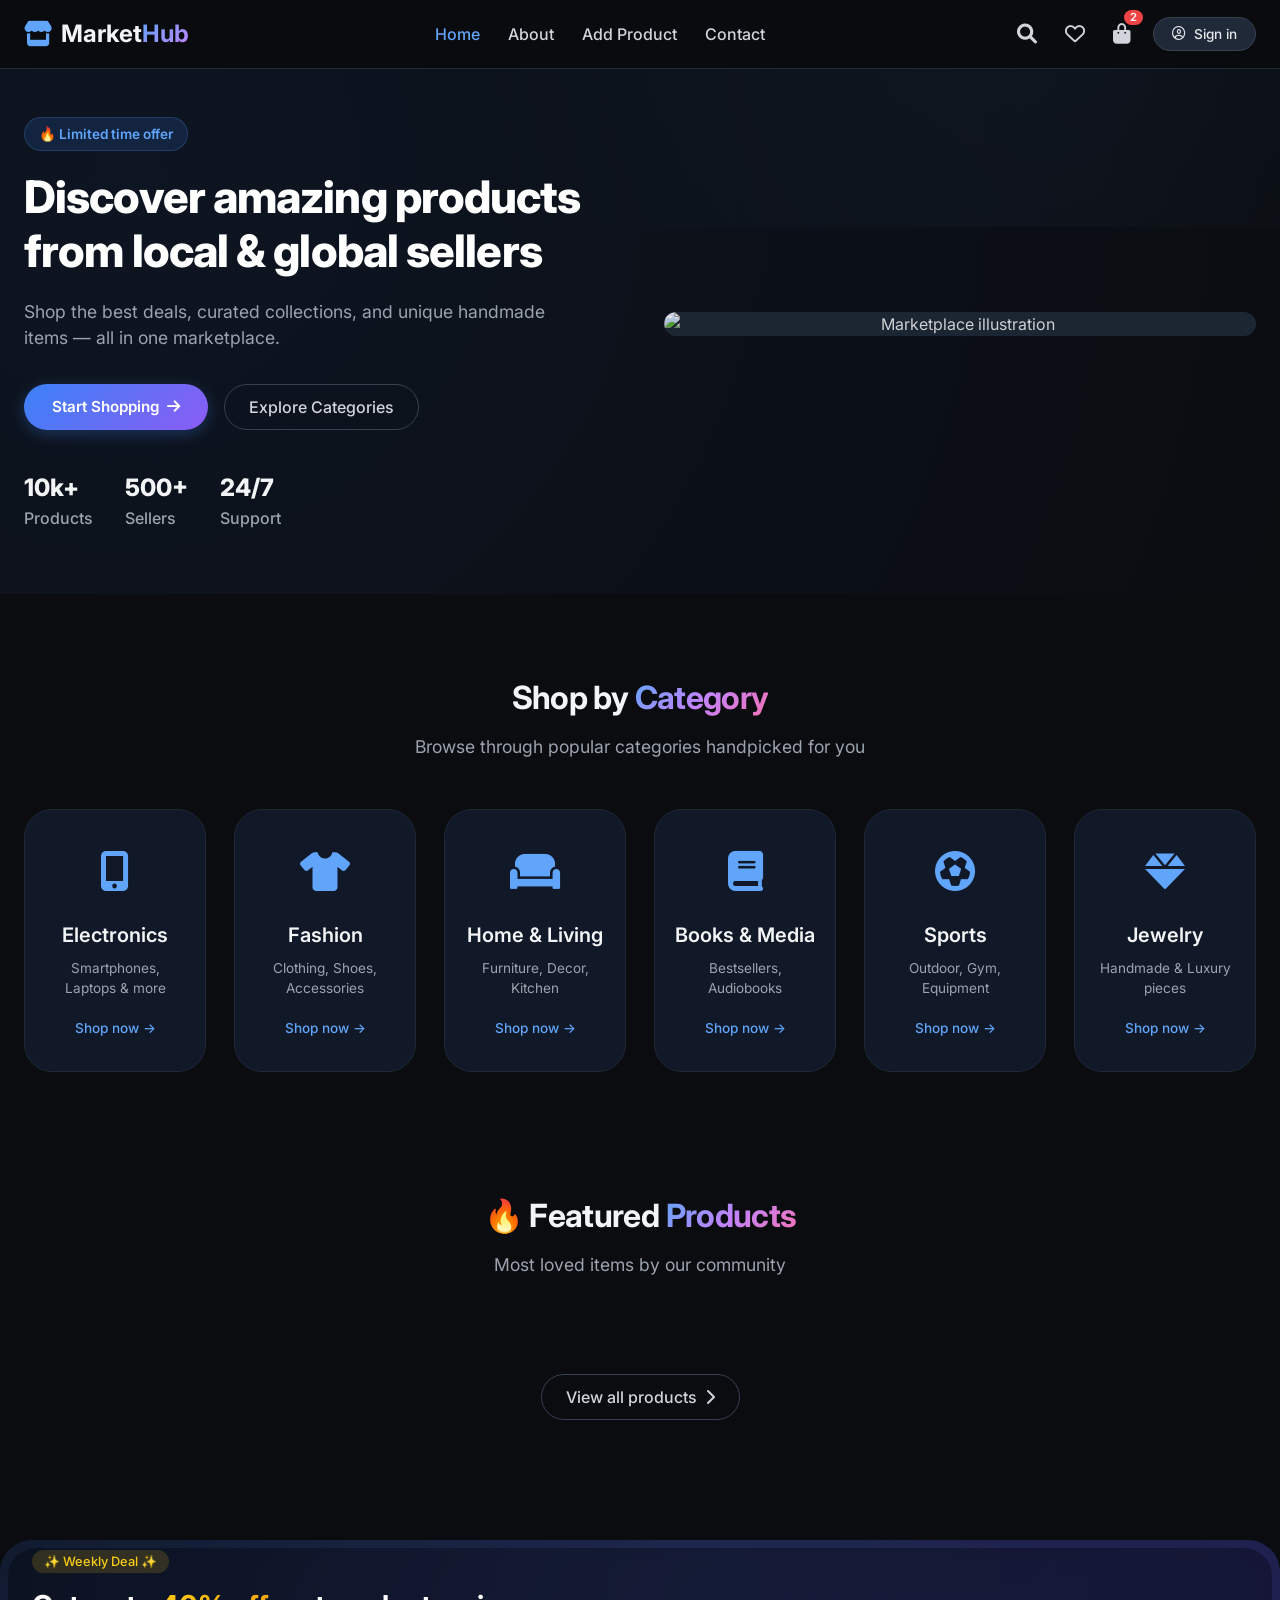
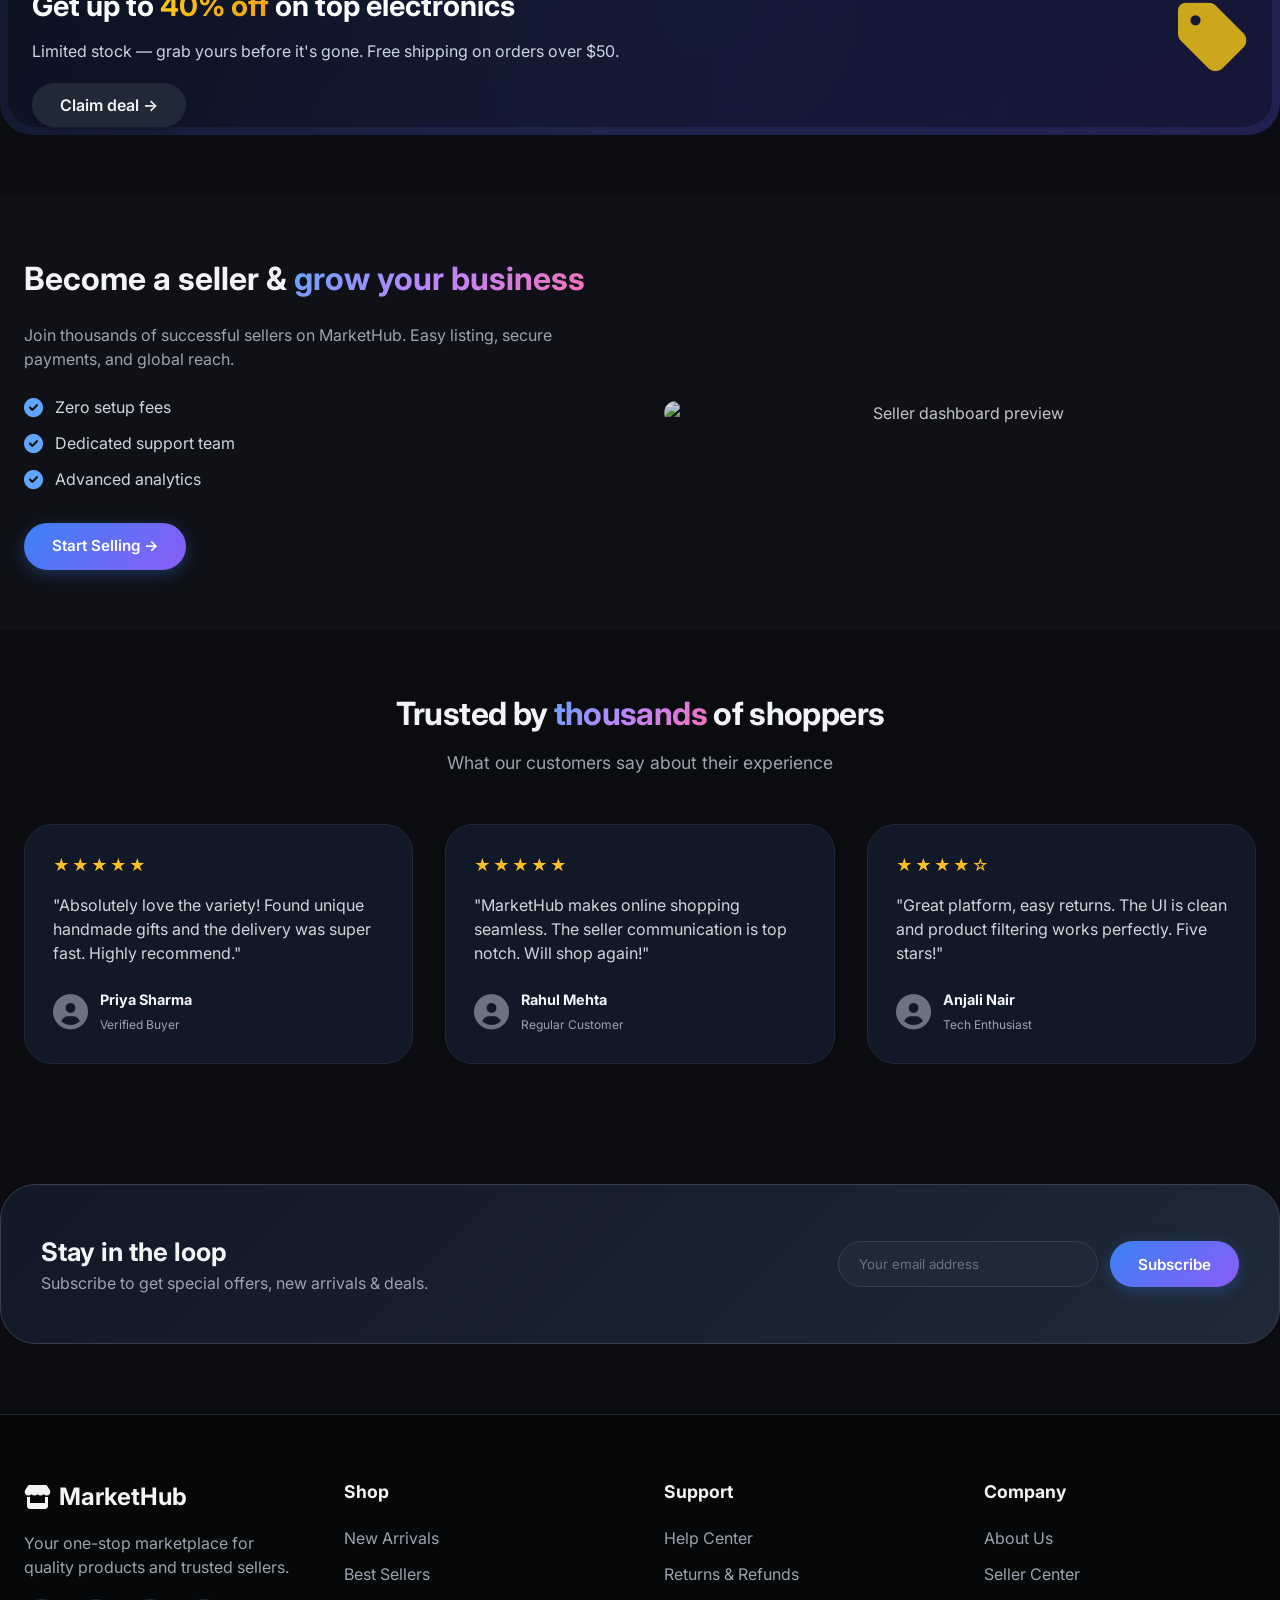
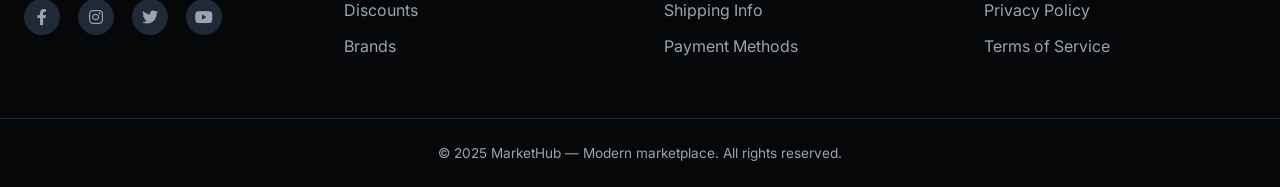
==== commit a91b938a: "continus" ====
--- a/index.html
+++ b/index.html
@@ -27,7 +27,6 @@
         <ul class="nav-links">
           <li><a href="#" class="active">Home</a></li>
           <li><a href="./about.html">About</a></li>
-          <li><a href="#">All Products</a></li>
           <li><a href="#">Add Product</a></li>
           <li><a href="#">Contact</a></li>
         </ul>
--- a/style.css
+++ b/style.css
@@ -1634,4 +1634,6 @@
   .story-stats {
     justify-content: space-between;
   }
-}+}
+
+/* all products */
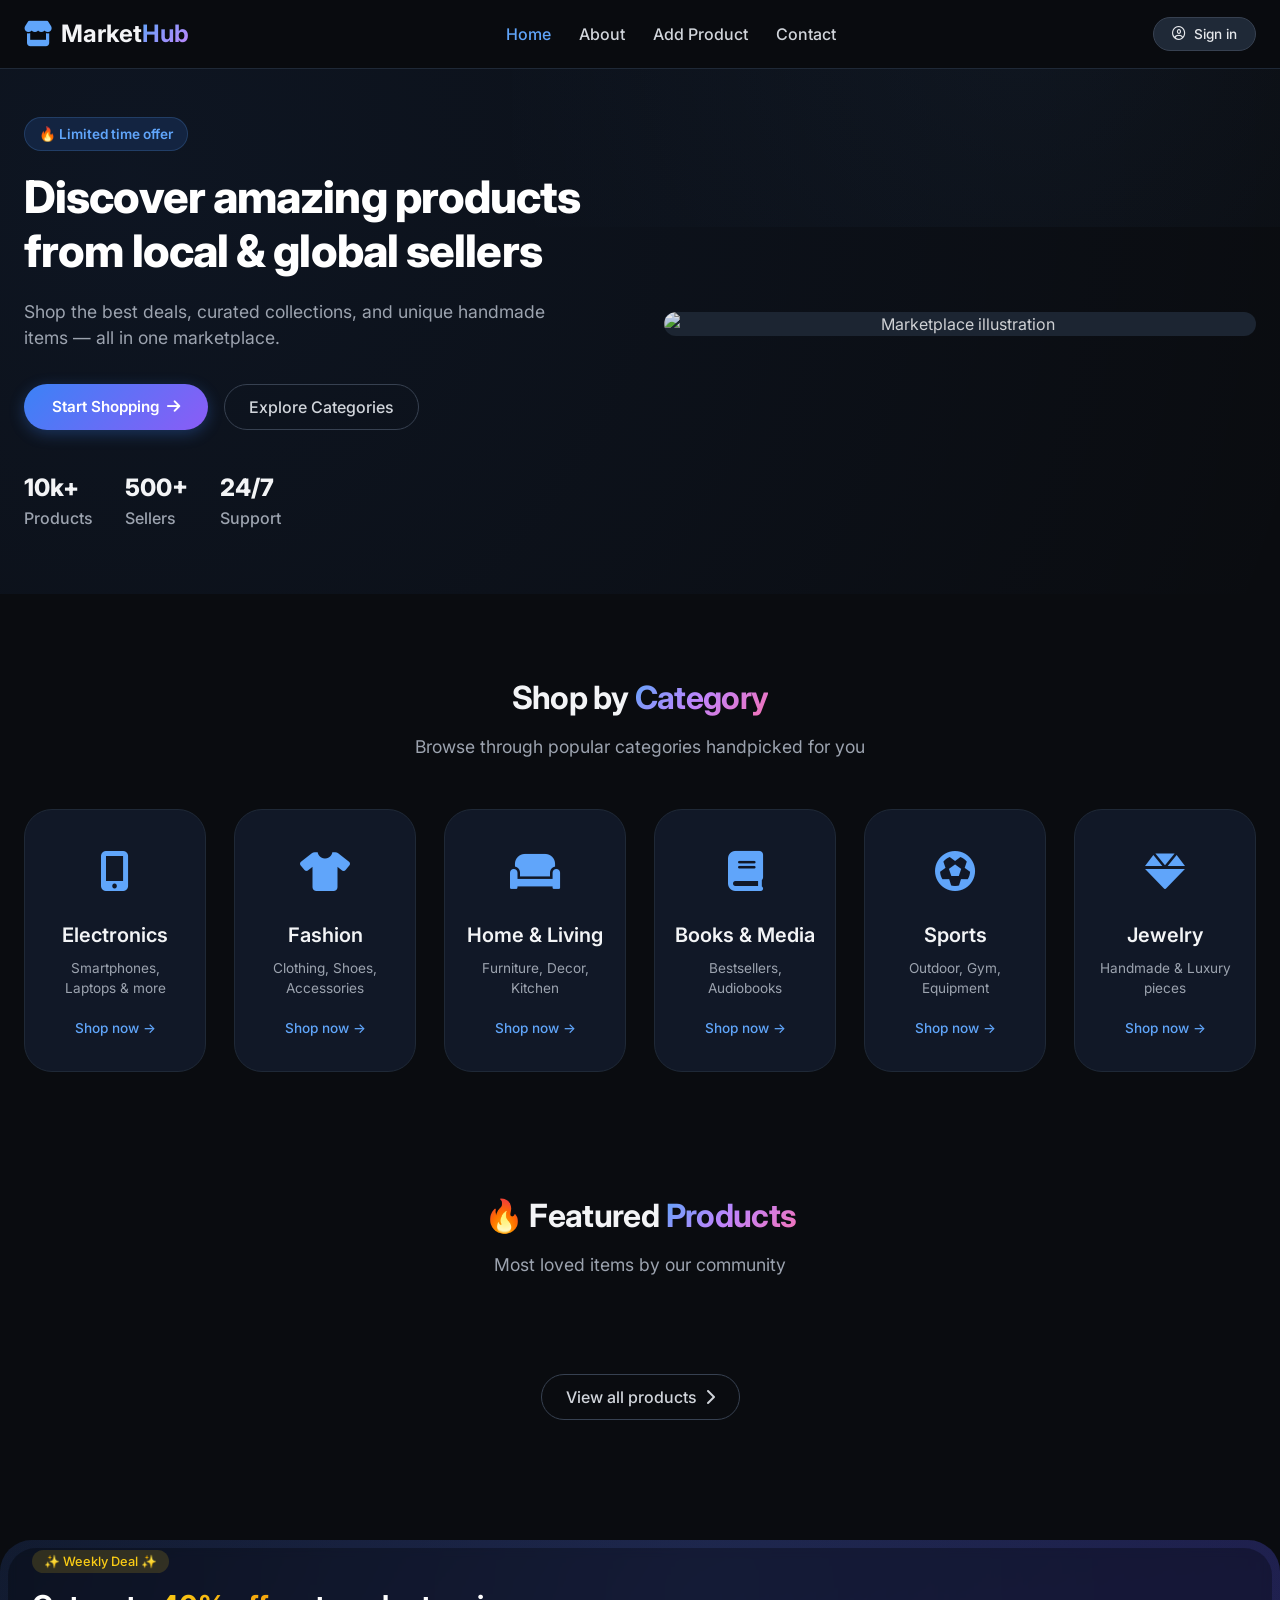
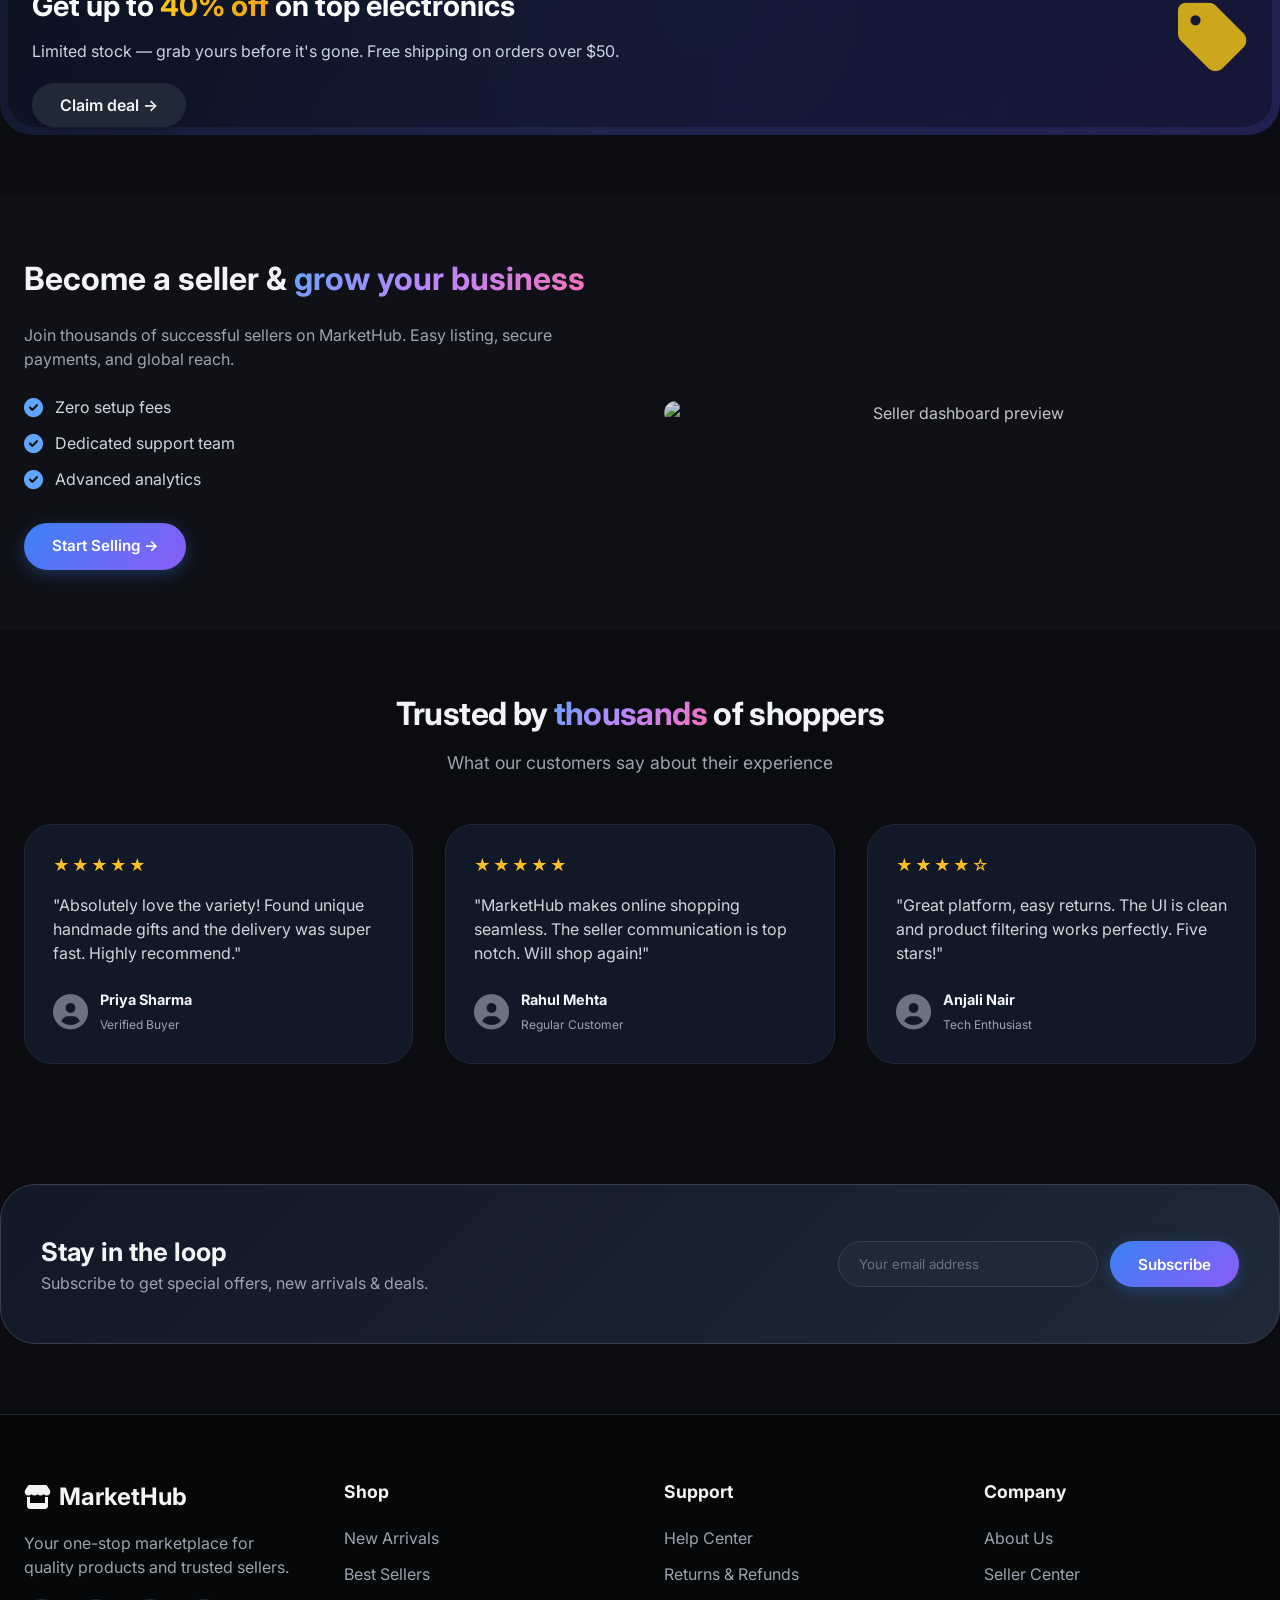
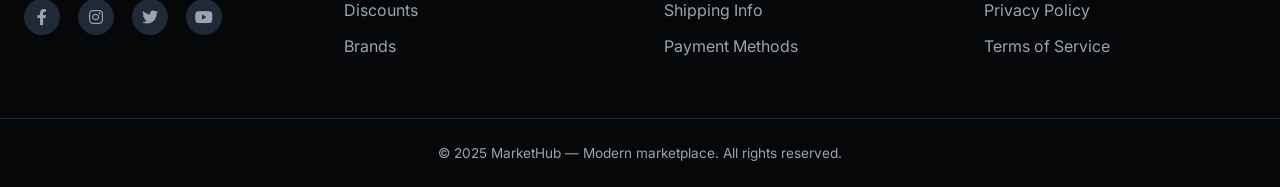
==== commit 9fb9b856: "coding" ====
--- a/index.html
+++ b/index.html
@@ -28,20 +28,11 @@
           <li><a href="#" class="active">Home</a></li>
           <li><a href="./about.html">About</a></li>
           <li><a href="#">Add Product</a></li>
-          <li><a href="#">Contact</a></li>
+          <li><a href="./contact.html">Contact</a></li>
         </ul>
       </nav>
+      
       <div class="header-actions">
-        <button class="icon-btn search-toggle" aria-label="Search">
-          <i class="fas fa-search"></i>
-        </button>
-        <button class="icon-btn" aria-label="Wishlist">
-          <i class="far fa-heart"></i>
-        </button>
-        <button class="icon-btn cart-btn" aria-label="Cart">
-          <i class="fas fa-shopping-bag"></i>
-          <span class="cart-count">2</span>
-        </button>
         <button class="btn-outline-sm user-btn">
           <i class="far fa-user-circle"></i> Sign in
         </button>
--- a/style.css
+++ b/style.css
@@ -201,7 +201,7 @@
 .header-actions {
   display: flex;
   align-items: center;
-  gap: 16px;
+  gap: 1  6px;
 }
 
 .icon-btn {
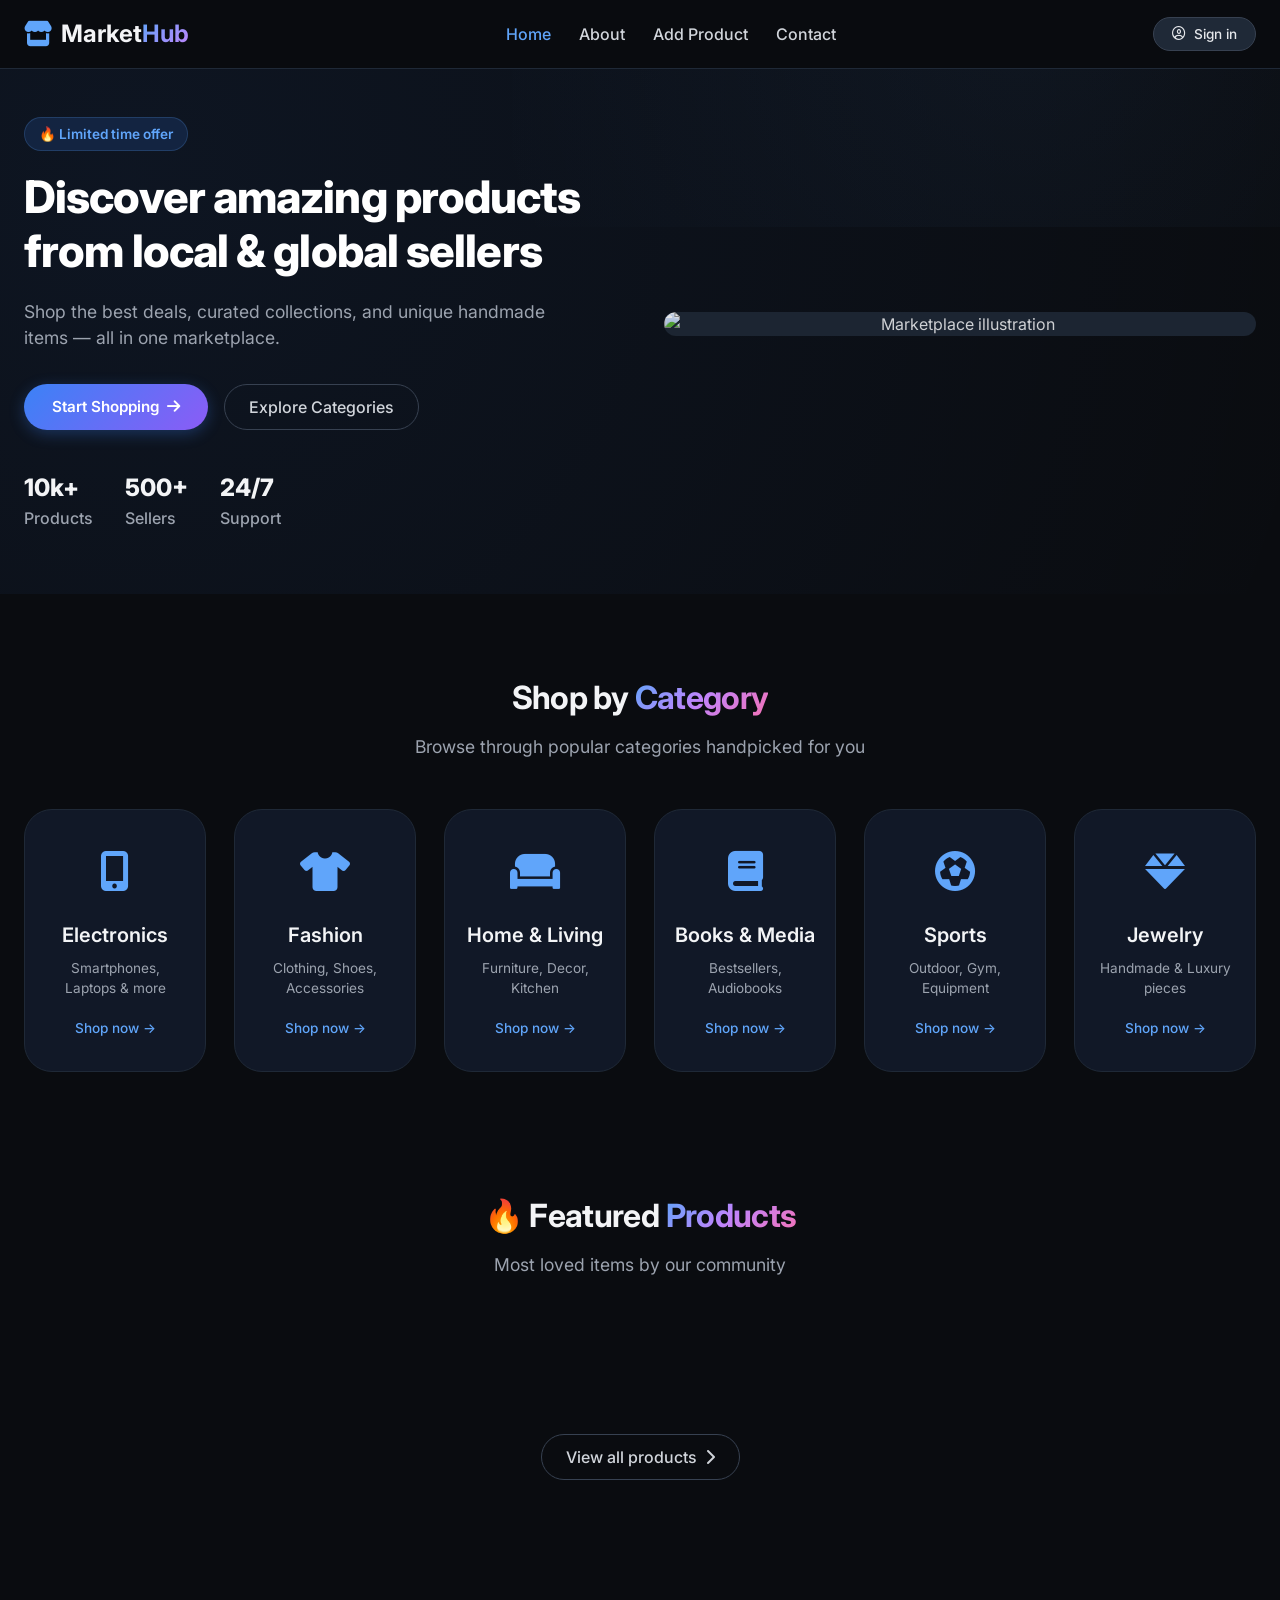
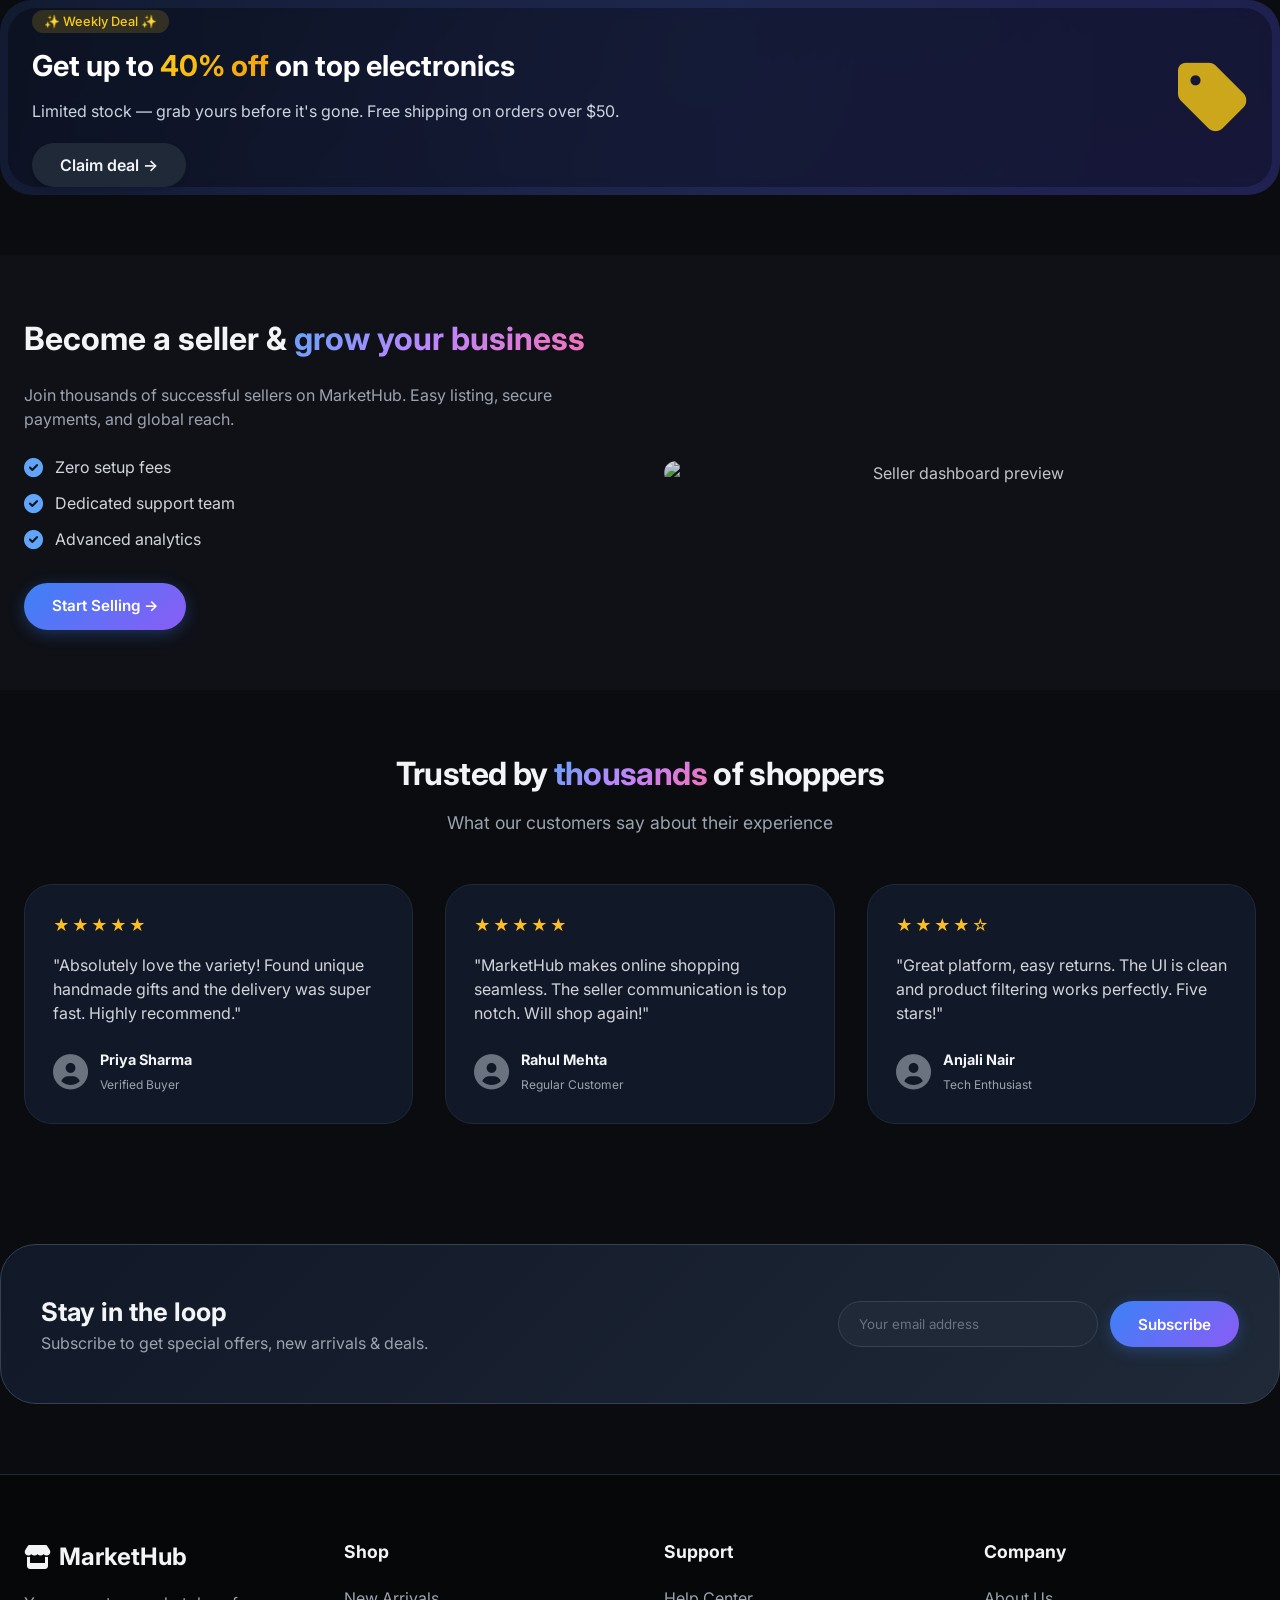
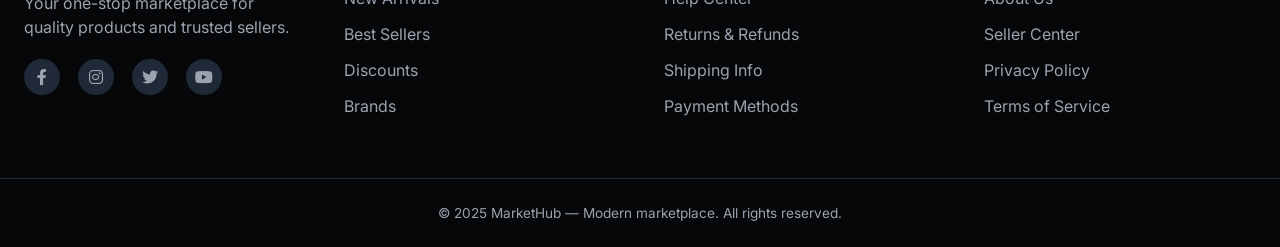
==== commit 207eaa83: "coding" ====
--- a/index.html
+++ b/index.html
@@ -27,14 +27,14 @@
         <ul class="nav-links">
           <li><a href="#" class="active">Home</a></li>
           <li><a href="./about.html">About</a></li>
-          <li><a href="#">Add Product</a></li>
+          <li><a href="./addproduct.html">Add Product</a></li>
           <li><a href="./contact.html">Contact</a></li>
         </ul>
       </nav>
       
       <div class="header-actions">
         <button class="btn-outline-sm user-btn">
-          <i class="far fa-user-circle"></i> Sign in
+          <i class="far fa-user-circle"></i><a href="./signup.html"> Sign in</a>
         </button>
         <button class="mobile-menu-toggle" id="mobileToggle" aria-label="Menu">
           <i class="fas fa-bars"></i>
@@ -63,7 +63,7 @@
           <h1>Discover amazing products <br> from local & global sellers</h1>
           <p>Shop the best deals, curated collections, and unique handmade items — all in one marketplace.</p>
           <div class="hero-buttons">
-            <a href="#" class="btn-primary">Start Shopping <i class="fas fa-arrow-right"></i></a>
+            <a href="./signup.html" class="btn-primary">Start Shopping <i class="fas fa-arrow-right"></i></a>
             <a href="#" class="btn-outline">Explore Categories</a>
           </div>
           <div class="hero-stats">
--- a/style.css
+++ b/style.css
@@ -1636,4 +1636,151 @@
   }
 }
 
-/* all products */
+/* add product styles */
+
+/* ===== RESET ===== */
+* {
+  margin: 0;
+  padding: 0;
+  box-sizing: border-box;
+  font-family: 'Inter', sans-serif;
+}
+
+/* ===== ADD PRODUCT BOX ===== */
+.signup-container {
+  max-width: 400px;
+  margin: 40px auto;
+  background: #ffffff;
+  padding: 25px;
+  border-radius: 15px;
+  box-shadow: 0 10px 30px rgba(0,0,0,0.1);
+  text-align: center;
+}
+
+.signup-container h2 {
+  margin-bottom: 15px;
+  color: #333;
+}
+
+.signup-container input {
+  width: 100%;
+  padding: 12px;
+  margin: 8px 0;
+  border: 1px solid #ddd;
+  border-radius: 8px;
+  outline: none;
+  transition: 0.3s;
+}
+
+.signup-container input:focus {
+  border-color: #667eea;
+  box-shadow: 0 0 5px rgba(102,126,234,0.3);
+}
+
+.signup-container button {
+  width: 100%;
+  padding: 12px;
+  margin-top: 10px;
+  background: linear-gradient(135deg, #667eea, #764ba2);
+  color: white;
+  border: none;
+  border-radius: 8px;
+  font-size: 15px;
+  cursor: pointer;
+  transition: 0.3s;
+}
+
+.signup-container button:hover {
+  transform: scale(1.03);
+  opacity: 0.95;
+}
+
+/* ===== PRODUCTS GRID ===== */
+.products-grid {
+  display: grid;
+  grid-template-columns: repeat(auto-fit, minmax(220px, 1fr));
+  gap: 20px;
+  padding: 30px;
+}
+
+/* ===== PRODUCT CARD ===== */
+.product-card {
+  background: #fff;
+  border-radius: 15px;
+  padding: 15px;
+  text-align: center;
+  box-shadow: 0 10px 25px rgba(0,0,0,0.08);
+  transition: 0.3s;
+  position: relative;
+}
+
+.product-card:hover {
+  transform: translateY(-5px);
+}
+
+/* IMAGE */
+.product-card img {
+  width: 100%;
+  height: 180px;
+  object-fit: cover;
+  border-radius: 10px;
+}
+
+/* TITLE */
+.product-card h3 {
+  margin: 10px 0 5px;
+  font-size: 18px;
+  color: #333;
+}
+
+/* PRICE */
+.product-card p {
+  font-size: 16px;
+  font-weight: 600;
+  color: #667eea;
+  margin-bottom: 10px;
+}
+
+/* ===== BUTTONS WRAPPER ===== */
+.product-card .btn-group {
+  display: flex;
+  justify-content: center;
+  gap: 10px;
+}
+
+/* ===== DELETE BUTTON ===== */
+.delete-btn {
+  background: #ff4d4d;
+  color: white;
+  border: none;
+  padding: 8px 12px;
+  border-radius: 6px;
+  cursor: pointer;
+  transition: 0.3s;
+}
+
+.delete-btn:hover {
+  background: #e60000;
+}
+
+/* ===== EDIT BUTTON ===== */
+.edit-btn {
+  background: #667eea;
+  color: white;
+  border: none;
+  padding: 8px 12px;
+  border-radius: 6px;
+  cursor: pointer;
+  transition: 0.3s;
+}
+
+.edit-btn:hover {
+  background: #4c5fd7;
+}
+
+/* ===== RESPONSIVE ===== */
+@media (max-width: 500px) {
+  .signup-container {
+    margin: 20px;
+  }
+}
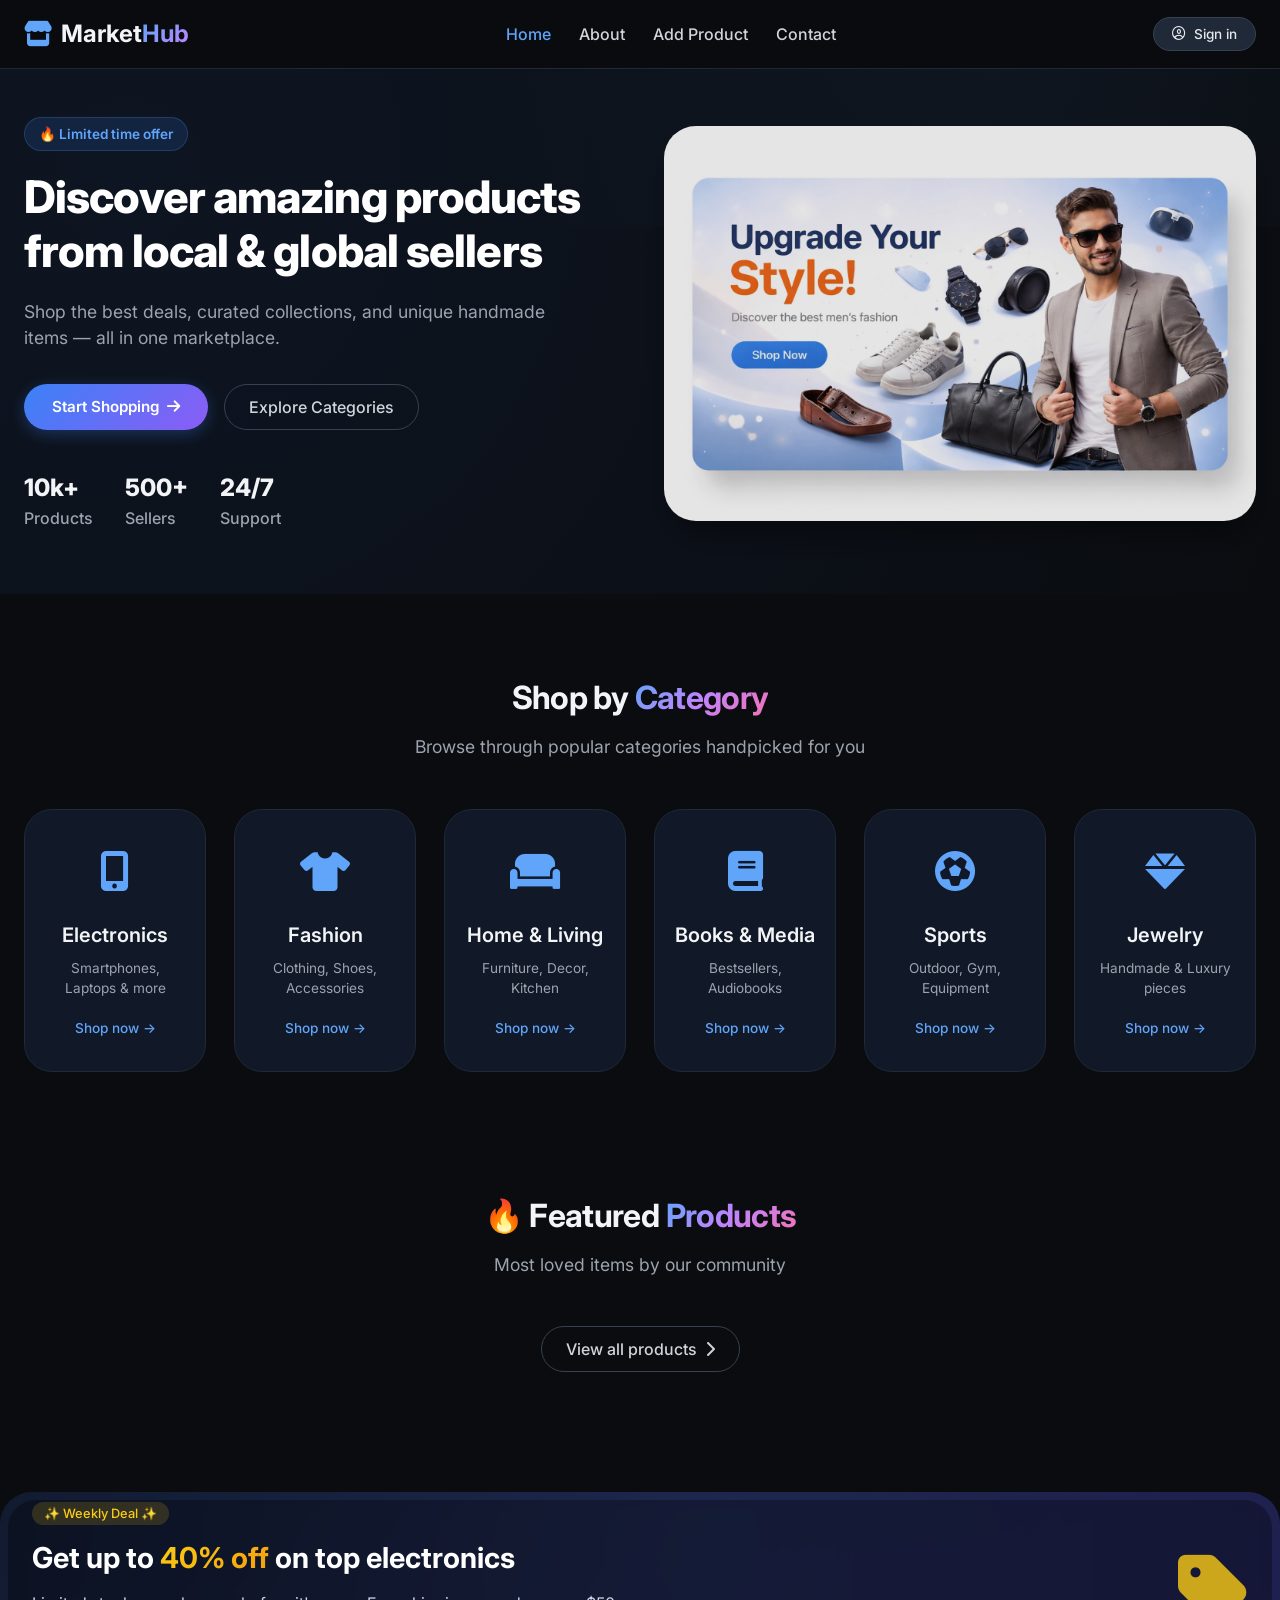
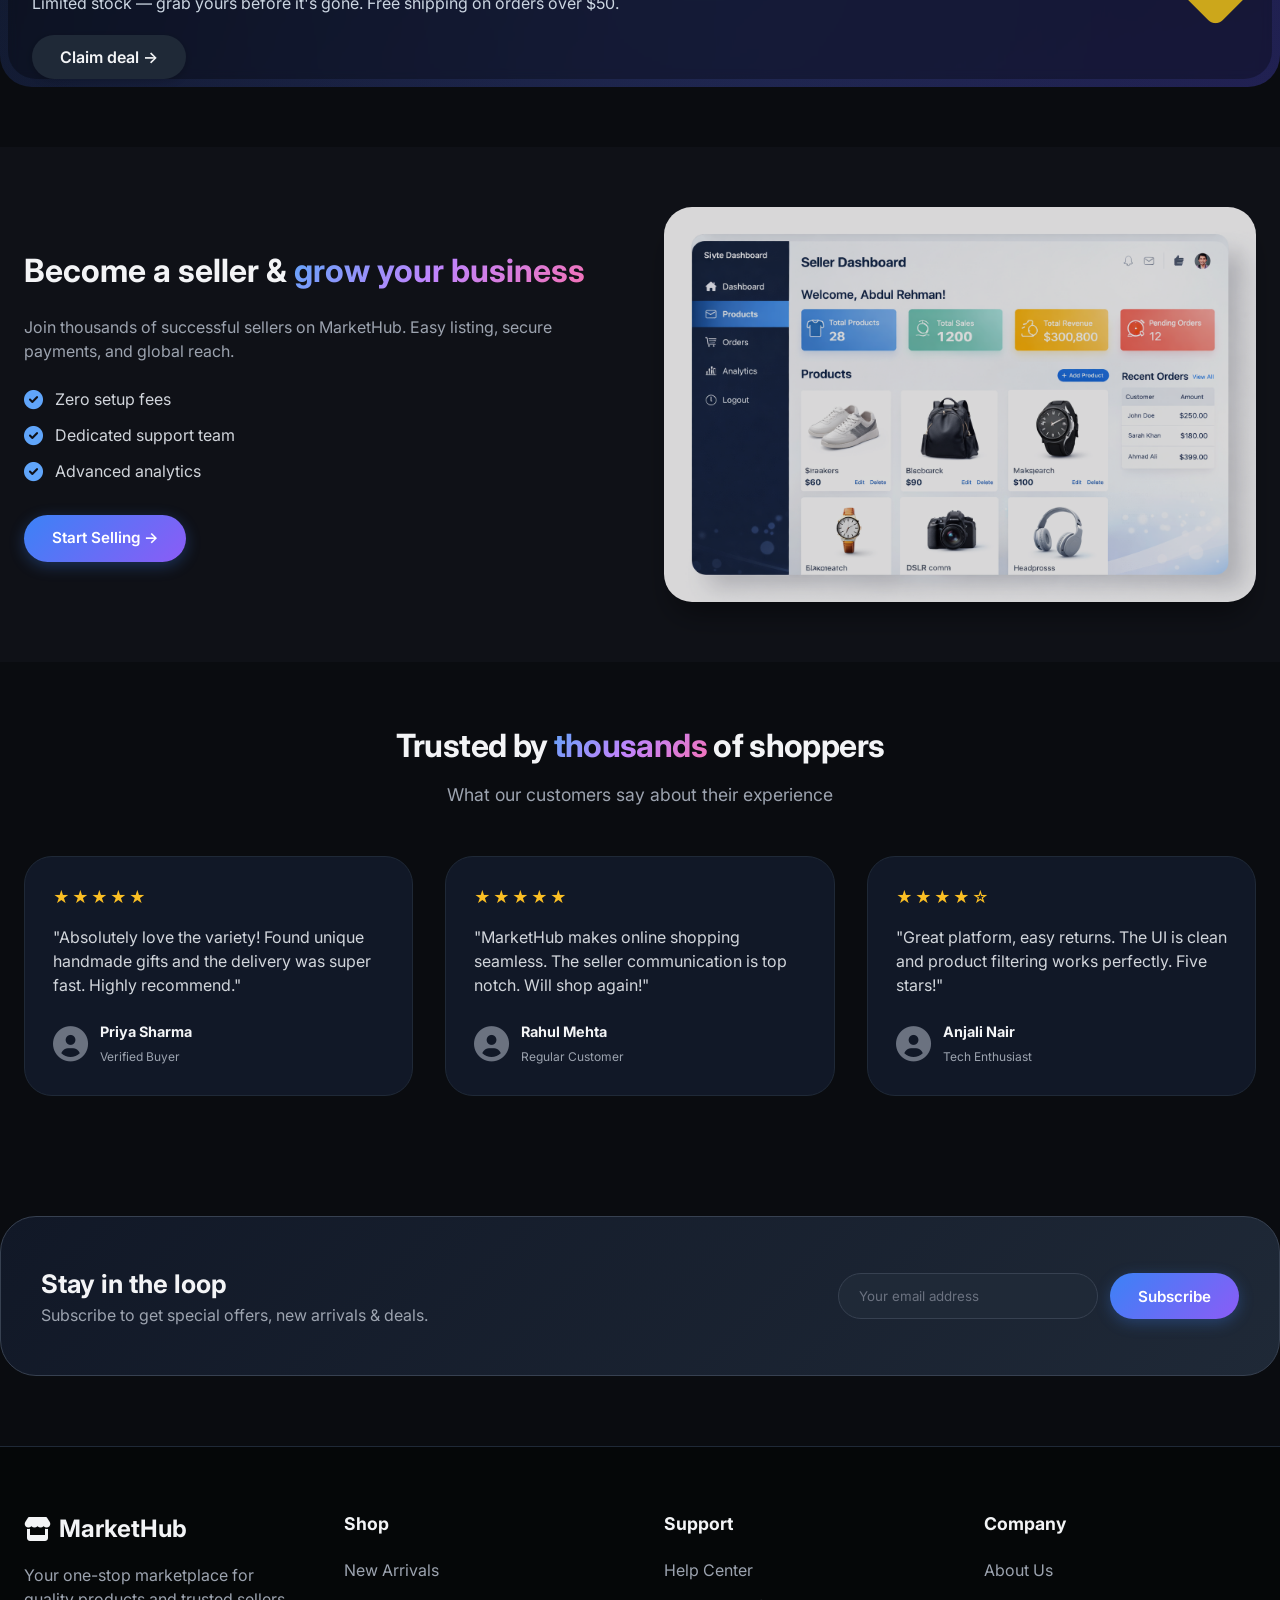
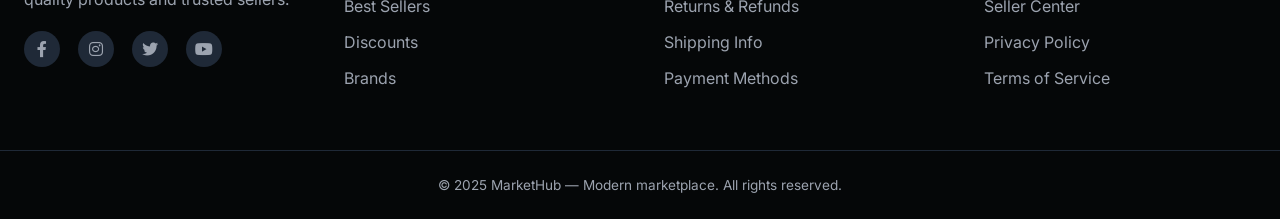
==== commit 3ee7f507: "coding" ====
--- a/index.html
+++ b/index.html
@@ -25,7 +25,7 @@
       </div>
       <nav class="main-nav">
         <ul class="nav-links">
-          <li><a href="#" class="active">Home</a></li>
+          <li><a href="login.html" class="active">Home</a></li>
           <li><a href="./about.html">About</a></li>
           <li><a href="./addproduct.html">Add Product</a></li>
           <li><a href="./contact.html">Contact</a></li>
@@ -73,7 +73,7 @@
           </div>
         </div>
         <div class="hero-image">
-          <img src="https://placehold.co/600x500/eef2ff/3b82f6?text=Marketplace+Vibes" alt="Marketplace illustration">
+          <img src="Upgrade your style with fashion essentials.png" alt="Marketplace illustration">
         </div>
       </div>
     </section>
@@ -133,7 +133,6 @@
           <h2>🔥 Featured <span class="gradient-text">Products</span></h2>
           <p>Most loved items by our community</p>
         </div>
-        <div class="products-grid" id="productsGrid">
           <!-- products injected via JS for demo, but also static fallback -->
         </div>
         <div class="view-all-wrap">
@@ -171,7 +170,7 @@
           <a href="#" class="btn-primary">Start Selling →</a>
         </div>
         <div class="spotlight-image">
-          <img src="https://placehold.co/500x400/f3f4f6/1e293b?text=Seller+Dashboard" alt="Seller dashboard preview">
+          <img src="Seller dashboard overview with key metrics.png" alt="Seller dashboard preview">
         </div>
       </div>
     </section>
--- a/style.css
+++ b/style.css
@@ -1637,150 +1637,3 @@
 }
 
 /* add product styles */
-
-/* ===== RESET ===== */
-* {
-  margin: 0;
-  padding: 0;
-  box-sizing: border-box;
-  font-family: 'Inter', sans-serif;
-}
-
-/* ===== ADD PRODUCT BOX ===== */
-.signup-container {
-  max-width: 400px;
-  margin: 40px auto;
-  background: #ffffff;
-  padding: 25px;
-  border-radius: 15px;
-  box-shadow: 0 10px 30px rgba(0,0,0,0.1);
-  text-align: center;
-}
-
-.signup-container h2 {
-  margin-bottom: 15px;
-  color: #333;
-}
-
-.signup-container input {
-  width: 100%;
-  padding: 12px;
-  margin: 8px 0;
-  border: 1px solid #ddd;
-  border-radius: 8px;
-  outline: none;
-  transition: 0.3s;
-}
-
-.signup-container input:focus {
-  border-color: #667eea;
-  box-shadow: 0 0 5px rgba(102,126,234,0.3);
-}
-
-.signup-container button {
-  width: 100%;
-  padding: 12px;
-  margin-top: 10px;
-  background: linear-gradient(135deg, #667eea, #764ba2);
-  color: white;
-  border: none;
-  border-radius: 8px;
-  font-size: 15px;
-  cursor: pointer;
-  transition: 0.3s;
-}
-
-.signup-container button:hover {
-  transform: scale(1.03);
-  opacity: 0.95;
-}
-
-/* ===== PRODUCTS GRID ===== */
-.products-grid {
-  display: grid;
-  grid-template-columns: repeat(auto-fit, minmax(220px, 1fr));
-  gap: 20px;
-  padding: 30px;
-}
-
-/* ===== PRODUCT CARD ===== */
-.product-card {
-  background: #fff;
-  border-radius: 15px;
-  padding: 15px;
-  text-align: center;
-  box-shadow: 0 10px 25px rgba(0,0,0,0.08);
-  transition: 0.3s;
-  position: relative;
-}
-
-.product-card:hover {
-  transform: translateY(-5px);
-}
-
-/* IMAGE */
-.product-card img {
-  width: 100%;
-  height: 180px;
-  object-fit: cover;
-  border-radius: 10px;
-}
-
-/* TITLE */
-.product-card h3 {
-  margin: 10px 0 5px;
-  font-size: 18px;
-  color: #333;
-}
-
-/* PRICE */
-.product-card p {
-  font-size: 16px;
-  font-weight: 600;
-  color: #667eea;
-  margin-bottom: 10px;
-}
-
-/* ===== BUTTONS WRAPPER ===== */
-.product-card .btn-group {
-  display: flex;
-  justify-content: center;
-  gap: 10px;
-}
-
-/* ===== DELETE BUTTON ===== */
-.delete-btn {
-  background: #ff4d4d;
-  color: white;
-  border: none;
-  padding: 8px 12px;
-  border-radius: 6px;
-  cursor: pointer;
-  transition: 0.3s;
-}
-
-.delete-btn:hover {
-  background: #e60000;
-}
-
-/* ===== EDIT BUTTON ===== */
-.edit-btn {
-  background: #667eea;
-  color: white;
-  border: none;
-  padding: 8px 12px;
-  border-radius: 6px;
-  cursor: pointer;
-  transition: 0.3s;
-}
-
-.edit-btn:hover {
-  background: #4c5fd7;
-}
-
-/* ===== RESPONSIVE ===== */
-@media (max-width: 500px) {
-  .signup-container {
-    margin: 20px;
-  }
-}
